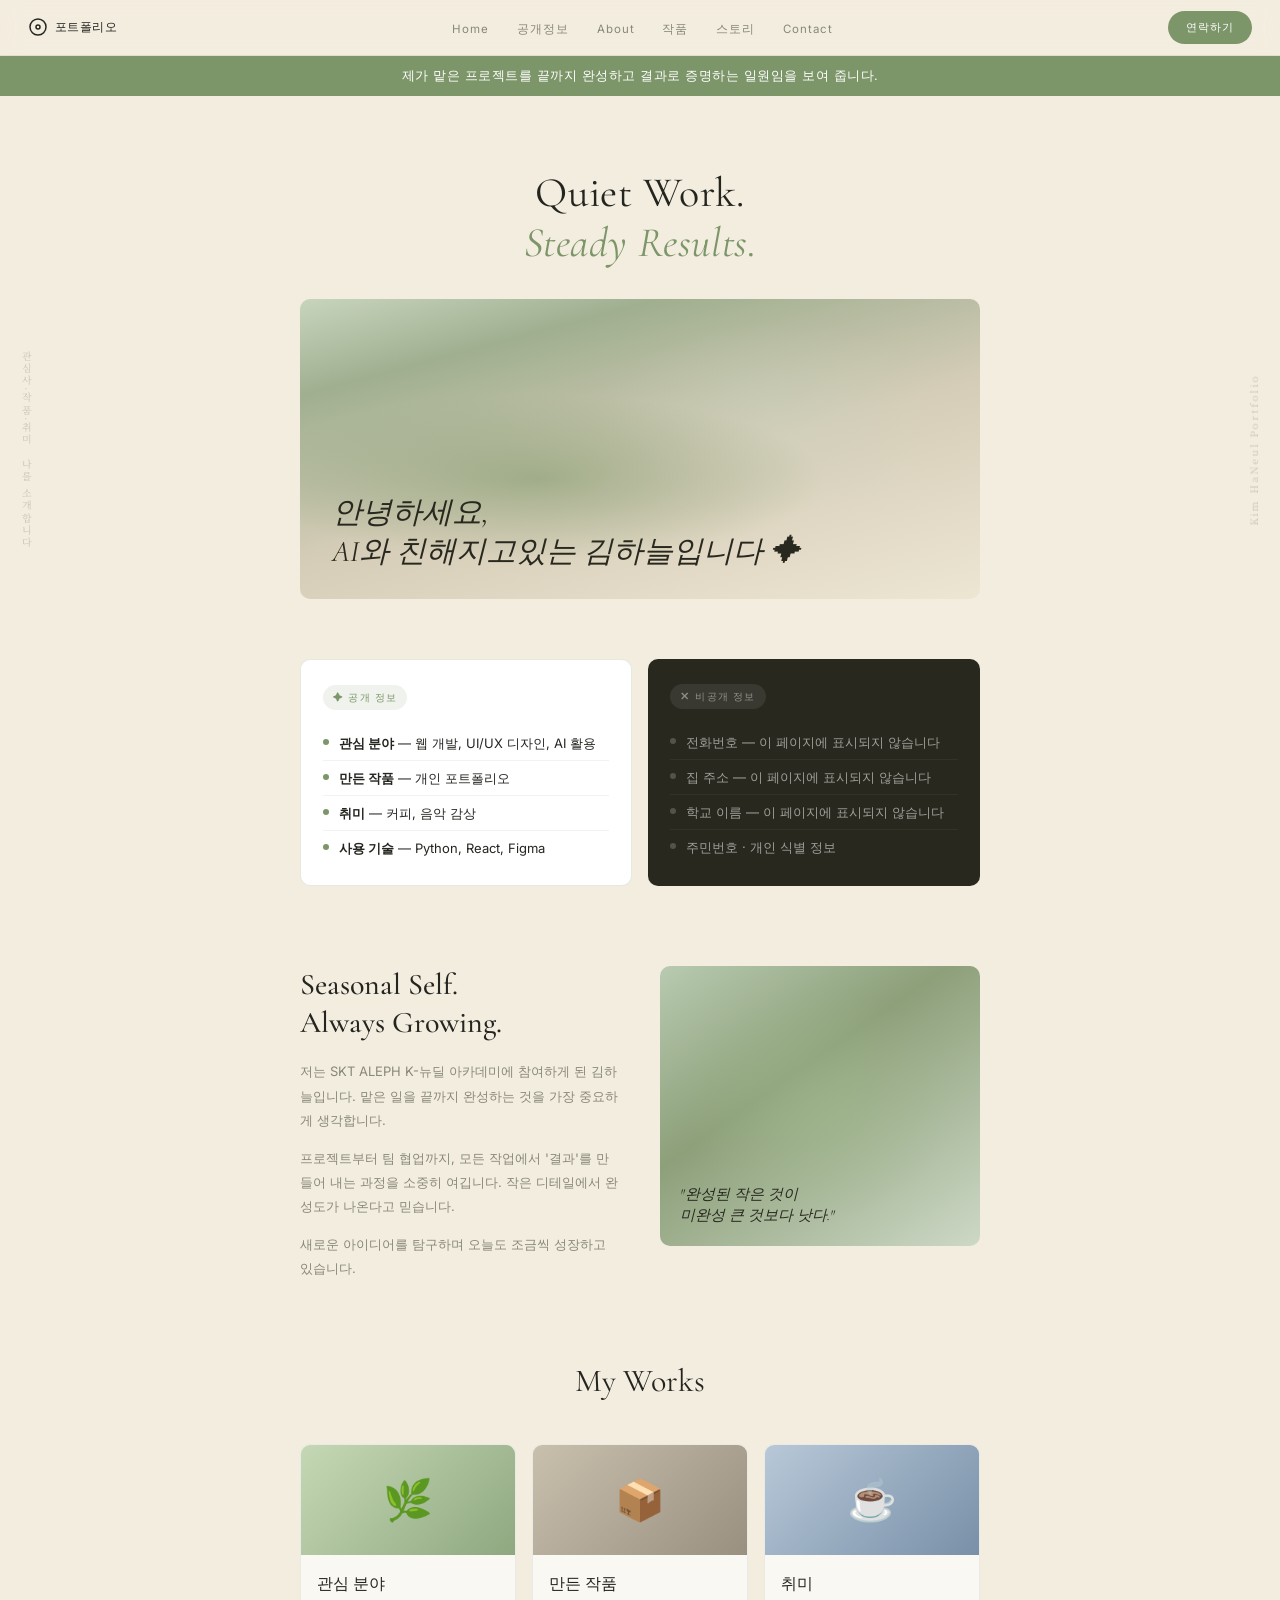
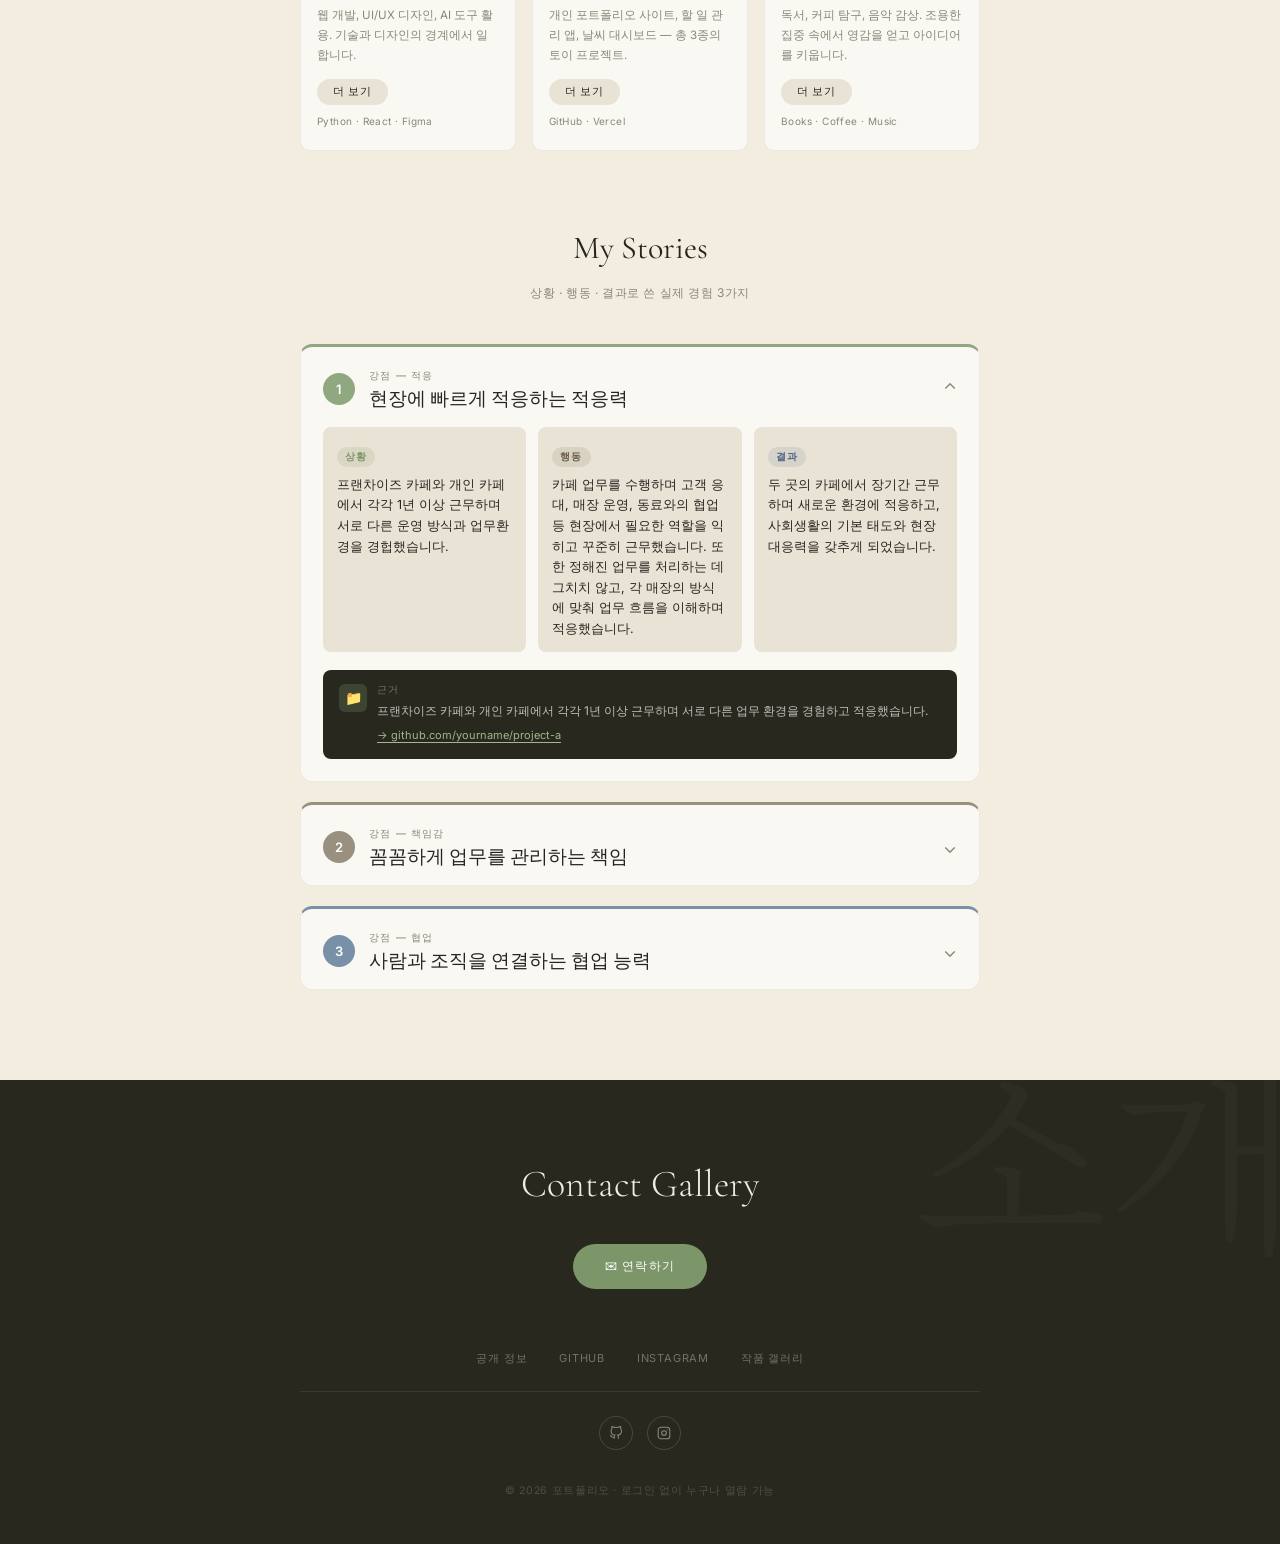
==== index.html @ 46e2899c "Update index.html" ====
<!DOCTYPE html>
<html lang="ko">
<head>
<meta charset="UTF-8" />
<meta name="viewport" content="width=device-width, initial-scale=1.0" />
<title>나의 소개 — 포트폴리오</title>
<link rel="preconnect" href="https://fonts.googleapis.com" />
<link href="https://fonts.googleapis.com/css2?family=Cormorant+Garamond:ital,wght@0,300;0,400;0,500;0,600;1,300;1,400;1,600&family=Inter:wght@300;400;500&family=Noto+Serif+KR:wght@300;400&display=swap" rel="stylesheet" />
<style>
*,*::before,*::after{margin:0;padding:0;box-sizing:border-box}
:root{--cream:#f3ede0;--cream2:#e9e3d5;--charcoal:#28281f;--sage:#7d9669;--sage2:#a0b88c;--text:#252520;--muted:#888878;
--serif:'Cormorant Garamond',Georgia,serif;--sans:'Inter',sans-serif;--jp:'Noto Serif KR',serif}
html{scroll-behavior:smooth;scroll-padding-top:72px}
body{background:var(--cream);color:var(--text);font-family:var(--sans);line-height:1.7;overflow-x:hidden;padding-top:56px}
.wrapper{max-width:680px;margin:0 auto;position:relative}
:focus-visible{outline:2px solid var(--sage);outline-offset:2px}
/* 옆 세로 글씨 */
.vtext{position:fixed;top:50%;transform:translateY(-50%);writing-mode:vertical-rl;font-family:var(--jp);font-size:10px;letter-spacing:.22em;color:var(--muted);opacity:.4;pointer-events:none;user-select:none}
.vtext-left{left:18px;text-orientation:mixed}
.vtext-right{right:18px;transform:translateY(-50%) rotate(180deg)}
/* 메뉴바 */
nav{position:fixed;top:0;left:0;right:0;z-index:999;background:rgba(243,237,224,.92);backdrop-filter:blur(10px);-webkit-backdrop-filter:blur(10px);border-bottom:1px solid rgba(0,0,0,.07);height:56px;display:flex;align-items:center;padding:0 28px}
.nav-logo{display:flex;align-items:center;gap:7px;font-size:12px;font-weight:500;color:var(--text);text-decoration:none;letter-spacing:.04em;flex-shrink:0}
.nav-logo svg{width:20px;height:20px}
.nav-center{flex:1;display:flex;justify-content:center;gap:28px;list-style:none}
.nav-center a{font-size:11.5px;letter-spacing:.08em;color:var(--muted);text-decoration:none;text-transform:capitalize;transition:color .2s}
.nav-center a:hover,.nav-center a.on{color:var(--text)}
.nav-center a.on{position:relative}
.nav-center a.on::after{content:'';position:absolute;bottom:-3px;left:0;right:0;height:1px;background:var(--text)}
.nav-cta{flex-shrink:0;background:var(--sage);color:#fff;font-size:11px;font-weight:500;letter-spacing:.1em;text-transform:uppercase;text-decoration:none;padding:7px 18px;border-radius:999px;transition:background .2s}
.nav-cta:hover{background:var(--sage2)}
/* 목적 배너 */
.purpose-banner{background:var(--sage);color:#fff;text-align:center;padding:10px 24px;font-size:12.5px;letter-spacing:.04em;line-height:1.6}
.purpose-banner strong{font-weight:500}
/* 히어로 */
#hero{padding:72px 24px 60px}
.hero-headline{font-family:var(--serif);font-size:clamp(28px,5.5vw,42px);font-weight:400;line-height:1.18;letter-spacing:.01em;text-align:center;margin-bottom:32px}
.hero-headline em{font-style:italic;color:var(--sage)}
.hero-img{width:100%;height:300px;border-radius:10px;overflow:hidden;position:relative}
.hero-img-inner{width:100%;height:100%;background:radial-gradient(ellipse 60% 40% at 35% 60%,rgba(122,150,104,.55) 0%,transparent 70%),radial-gradient(ellipse 40% 50% at 70% 40%,rgba(200,210,190,.4) 0%,transparent 65%),linear-gradient(165deg,#c8d5be 0%,#a0af90 20%,#d6cdb8 55%,#ede6d3 100%);display:flex;align-items:flex-end;padding:28px 32px}
.hero-img-text{font-family:var(--serif);font-size:clamp(20px,4vw,30px);font-style:italic;color:var(--charcoal);line-height:1.3}
/* 공개/비공개 정보 */
#info{padding:0 24px 60px}
.info-grid{display:grid;grid-template-columns:1fr 1fr;gap:16px}
.info-box{border-radius:10px;padding:22px 22px 20px}
.info-box.public{background:#fff;border:1px solid rgba(125,150,105,.2)}
.info-box.private{background:var(--charcoal)}
.info-box-label{display:inline-flex;align-items:center;gap:6px;font-size:10px;font-weight:500;letter-spacing:.12em;text-transform:uppercase;margin-bottom:16px;padding:4px 10px;border-radius:999px}
.public .info-box-label{background:rgba(125,150,105,.12);color:var(--sage)}
.private .info-box-label{background:rgba(255,255,255,.08);color:rgba(255,255,255,.45)}
.info-list{list-style:none}
.info-list li{display:flex;align-items:flex-start;gap:10px;font-size:13px;padding:6px 0;border-bottom:1px solid rgba(0,0,0,.05)}
.info-list li:last-child{border-bottom:none}
.public .info-list li{color:var(--text)}
.private .info-list li{color:rgba(255,255,255,.55);border-bottom-color:rgba(255,255,255,.05)}
.info-list .dot{width:6px;height:6px;border-radius:50%;margin-top:7px;flex-shrink:0}
.public .dot{background:var(--sage)}
.private .dot{background:rgba(255,255,255,.2)}
/* About */
#about{padding:20px 24px 60px}
.about-grid{display:grid;grid-template-columns:1fr 1fr;gap:40px;align-items:start}
.about-left h2{font-family:var(--serif);font-size:clamp(22px,3.5vw,30px);font-weight:500;margin-bottom:18px;line-height:1.25}
.about-left p{font-size:13px;color:var(--muted);line-height:1.85;margin-bottom:14px}
.about-right{width:100%;height:280px;border-radius:10px;overflow:hidden}
.about-right-inner{width:100%;height:100%;background:radial-gradient(ellipse 60% 60% at 50% 50%,rgba(160,184,140,.5) 0%,transparent 70%),linear-gradient(145deg,#b8cab0 0%,#8da07a 40%,#cdd8c6 100%);display:flex;align-items:flex-end;padding:20px}
.about-right-caption{font-family:var(--serif);font-size:15px;font-style:italic;color:var(--charcoal);line-height:1.4}
/* 작품 */
#skills{padding:0 24px 70px}
.sec-title{font-family:var(--serif);font-size:clamp(22px,4vw,32px);font-weight:400;text-align:center;margin-bottom:36px}
.col3{display:grid;grid-template-columns:repeat(3,1fr);gap:16px}
.item-card{background:#faf8f3;border-radius:10px;border:1px solid rgba(0,0,0,.06);overflow:hidden;display:flex;flex-direction:column;transition:transform .2s,box-shadow .2s}
.item-card:hover{transform:translateY(-3px);box-shadow:0 10px 32px rgba(0,0,0,.09)}
.item-thumb{height:110px;display:flex;align-items:center;justify-content:center;font-size:40px}
.item-thumb-1{background:linear-gradient(135deg,#c5d8b5,#8fa880)}
.item-thumb-2{background:linear-gradient(135deg,#c8bfad,#9a9080)}
.item-thumb-3{background:linear-gradient(135deg,#b8c8d8,#7890a8)}
.item-body{padding:16px 16px 20px;flex:1;display:flex;flex-direction:column}
.item-body h3{font-family:var(--serif);font-size:16px;font-weight:500;margin-bottom:8px}
.item-body p{font-size:11.5px;color:var(--muted);line-height:1.7;flex:1;margin-bottom:14px}
.item-btn{display:inline-block;background:var(--cream2);border:none;border-radius:999px;padding:6px 16px;font-size:10.5px;font-family:var(--sans);font-weight:500;letter-spacing:.07em;text-transform:uppercase;color:var(--text);cursor:pointer;transition:background .2s;align-self:flex-start}
.item-btn:hover{background:var(--sage);color:#fff}
.item-level{font-size:10px;color:var(--muted);margin-top:8px;letter-spacing:.04em}
/* 스토리 */
#stories{padding:0 24px 70px}
#stories .sec-title{margin-bottom:8px}
.sec-sub{text-align:center;font-size:12px;color:var(--muted);letter-spacing:.05em;margin-bottom:40px}
.sar-card{background:#faf8f3;border:1px solid rgba(0,0,0,.06);border-radius:12px;overflow:hidden;margin-bottom:20px}
.sar-card:nth-of-type(1){border-top:3px solid #8fa880}
.sar-card:nth-of-type(2){border-top:3px solid #9a9080}
.sar-card:nth-of-type(3){border-top:3px solid #7890a8}
.sar-header{display:flex;align-items:center;gap:14px;padding:20px 22px 16px;cursor:pointer;user-select:none}
.sar-num{width:32px;height:32px;border-radius:50%;display:flex;align-items:center;justify-content:center;font-size:13px;font-weight:600;flex-shrink:0;color:#fff}
.sar-card:nth-of-type(1) .sar-num{background:#8fa880}
.sar-card:nth-of-type(2) .sar-num{background:#9a9080}
.sar-card:nth-of-type(3) .sar-num{background:#7890a8}
.sar-title-wrap{flex:1}
.sar-label{font-size:10px;font-weight:500;letter-spacing:.12em;text-transform:uppercase;color:var(--muted);margin-bottom:3px}
.sar-title{font-family:var(--serif);font-size:19px;font-weight:500;line-height:1.25}
.sar-toggle{font-size:18px;color:var(--muted);transition:transform .3s;flex-shrink:0}
.sar-card.open .sar-toggle{transform:rotate(180deg)}
.sar-body{display:none;padding:0 22px 22px}
.sar-card.open .sar-body{display:block}
.sar-rows{display:grid;grid-template-columns:repeat(3,1fr);gap:12px;margin-bottom:18px}
.sar-row{background:var(--cream2);border-radius:8px;padding:14px 14px 12px}
.sar-row-tag{display:inline-block;font-size:9.5px;font-weight:600;letter-spacing:.12em;text-transform:uppercase;padding:2px 8px;border-radius:999px;margin-bottom:8px}
.tag-s{background:rgba(125,150,105,.15);color:var(--sage)}
.tag-a{background:rgba(90,80,70,.12);color:#6a5a48}
.tag-r{background:rgba(70,90,120,.12);color:#4a6080}
.sar-row p{font-size:12.5px;color:var(--text);line-height:1.65}
.sar-evidence{display:flex;align-items:flex-start;gap:10px;background:var(--charcoal);border-radius:8px;padding:12px 16px}
.evi-icon{width:28px;height:28px;border-radius:6px;background:rgba(125,150,105,.25);display:flex;align-items:center;justify-content:center;font-size:14px;flex-shrink:0;margin-top:2px}
.evi-text{flex:1}
.evi-label{font-size:9.5px;font-weight:500;letter-spacing:.12em;text-transform:uppercase;color:rgba(255,255,255,.35);margin-bottom:3px}
.evi-desc{font-size:12px;color:rgba(255,255,255,.7);line-height:1.6}
.evi-link{display:inline-block;margin-top:6px;font-size:11px;color:var(--sage2);text-decoration:underline;text-underline-offset:3px}
/* 푸터 */
#footer{background:var(--charcoal);padding:72px 32px 44px;position:relative;overflow:hidden}
#footer::before{content:'소개';font-family:var(--jp);font-size:200px;font-weight:300;color:rgba(255,255,255,.025);position:absolute;top:-30px;right:-20px;line-height:1;pointer-events:none}
.footer-inner{max-width:680px;margin:0 auto;text-align:center;position:relative;z-index:1}
.footer-inner h2{font-family:var(--serif);font-size:clamp(26px,4vw,38px);font-weight:300;color:#f0ebe0;margin-bottom:28px}
.footer-cta{display:inline-block;background:var(--sage);color:#fff;font-size:12px;font-weight:500;letter-spacing:.1em;text-transform:uppercase;text-decoration:none;padding:12px 32px;border-radius:999px;margin-bottom:60px;transition:background .2s,transform .15s}
.footer-cta:hover{background:var(--sage2);transform:translateY(-2px)}
.footer-nav{display:flex;justify-content:center;gap:32px;flex-wrap:wrap;padding-bottom:24px;border-bottom:1px solid rgba(255,255,255,.08);margin-bottom:24px}
.footer-nav a{font-size:11px;color:rgba(255,255,255,.35);text-decoration:none;letter-spacing:.07em;text-transform:uppercase;transition:color .2s}
.footer-nav a:hover{color:rgba(255,255,255,.7)}
.footer-socials{display:flex;justify-content:center;gap:14px;margin-bottom:32px}
.soc{width:34px;height:34px;border:1px solid rgba(255,255,255,.15);border-radius:50%;display:flex;align-items:center;justify-content:center;color:rgba(255,255,255,.45);text-decoration:none;transition:border-color .2s,color .2s}
.soc:hover{border-color:var(--sage);color:var(--sage2)}
.footer-copy{font-size:10.5px;color:rgba(255,255,255,.18);letter-spacing:.06em}
/* 반응형 */
@media (max-width:820px){.vtext{display:none}}
@media (max-width:640px){
.nav-center{display:none}
.about-grid,.info-grid,.col3,.sar-rows{grid-template-columns:1fr}
.about-right{height:200px}
}
@media (prefers-reduced-motion:reduce){html{scroll-behavior:auto}.item-card,.footer-cta,.sar-toggle{transition:none}}
</style>
</head>
<body>

<div class="vtext vtext-left">관심사·작품·취미　나를 소개합니다</div>
<div class="vtext vtext-right">Kim HaNeul Portfolio</div>

<nav>
  <a class="nav-logo" href="#hero">
    <svg viewBox="0 0 20 20" fill="none" stroke="currentColor" stroke-width="1.5"><circle cx="10" cy="10" r="8"/><circle cx="10" cy="10" r="2"/></svg>
    포트폴리오
  </a>
  <ul class="nav-center">
    <li><a href="#hero" class="on">Home</a></li>
    <li><a href="#info">공개정보</a></li>
    <li><a href="#about">About</a></li>
    <li><a href="#skills">작품</a></li>
    <li><a href="#stories">스토리</a></li>
    <li><a href="#footer">Contact</a></li>
  </ul>
  <a class="nav-cta" href="#footer">연락하기</a>
</nav>

<div class="purpose-banner">
  
  제가 맡은 프로젝트를 끝까지 완성하고 결과로 증명하는 일원임을 보여 줍니다.
</div>

<section id="hero">
  <div class="wrapper">
    <h1 class="hero-headline">Quiet Work.<br><em>Steady Results.</em></h1>
    <div class="hero-img">
      <div class="hero-img-inner">
        <div class="hero-img-text">안녕하세요,<br>AI와 친해지고있는 김하늘입니다 ✦</div>
      </div>
    </div>
  </div>
</section>

<section id="info">
  <div class="wrapper">
    <div class="info-grid">
      <div class="info-box public">
        <div class="info-box-label">✦ 공개 정보</div>
        <ul class="info-list">
          <li><span class="dot"></span><span><strong>관심 분야</strong> — 웹 개발, UI/UX 디자인, AI 활용</span></li>
          <li><span class="dot"></span><span><strong>만든 작품</strong> — 개인 포트폴리오</span></li>
          <li><span class="dot"></span><span><strong>취미</strong> — 커피, 음악 감상</span></li>
          <li><span class="dot"></span><span><strong>사용 기술</strong> — Python, React, Figma</span></li>
        </ul>
      </div>
      <div class="info-box private">
        <div class="info-box-label">✕ 비공개 정보</div>
        <ul class="info-list">
          <li><span class="dot"></span><span>전화번호 — 이 페이지에 표시되지 않습니다</span></li>
          <li><span class="dot"></span><span>집 주소 — 이 페이지에 표시되지 않습니다</span></li>
          <li><span class="dot"></span><span>학교 이름 — 이 페이지에 표시되지 않습니다</span></li>
          <li><span class="dot"></span><span>주민번호 · 개인 식별 정보</span></li>
        </ul>
      </div>
    </div>
  </div>
</section>

<section id="about">
  <div class="wrapper">
    <div class="about-grid">
      <div class="about-left">
        <h2>Seasonal Self.<br>Always Growing.</h2>
        <p>저는 SKT ALEPH K-뉴딜 아카데미에 참여하게 된 김하늘입니다. 맡은 일을 끝까지 완성하는 것을 가장 중요하게 생각합니다.</p>
        <p>프로젝트부터 팀 협업까지, 모든 작업에서 '결과'를 만들어 내는 과정을 소중히 여깁니다. 작은 디테일에서 완성도가 나온다고 믿습니다.</p>
        <p>새로운 아이디어를 탐구하며 오늘도 조금씩 성장하고 있습니다.</p>
      </div>
      <div class="about-right">
        <div class="about-right-inner">
          <div class="about-right-caption">"완성된 작은 것이<br>미완성 큰 것보다 낫다."</div>
        </div>
      </div>
    </div>
  </div>
</section>

<section id="skills">
  <div class="wrapper">
    <h2 class="sec-title">My Works</h2>
    <div class="col3">
      <div class="item-card">
        <div class="item-thumb item-thumb-1">🌿</div>
        <div class="item-body">
          <h3>관심 분야</h3>
          <p>웹 개발, UI/UX 디자인, AI 도구 활용. 기술과 디자인의 경계에서 일합니다.</p>
          <button class="item-btn">더 보기</button>
          <div class="item-level">Python · React · Figma</div>
        </div>
      </div>
      <div class="item-card">
        <div class="item-thumb item-thumb-2">📦</div>
        <div class="item-body">
          <h3>만든 작품</h3>
          <p>개인 포트폴리오 사이트, 할 일 관리 앱, 날씨 대시보드 — 총 3종의 토이 프로젝트.</p>
          <button class="item-btn">더 보기</button>
          <div class="item-level">GitHub · Vercel</div>
        </div>
      </div>
      <div class="item-card">
        <div class="item-thumb item-thumb-3">☕</div>
        <div class="item-body">
          <h3>취미</h3>
          <p>독서, 커피 탐구, 음악 감상. 조용한 집중 속에서 영감을 얻고 아이디어를 키웁니다.</p>
          <button class="item-btn">더 보기</button>
          <div class="item-level">Books · Coffee · Music</div>
        </div>
      </div>
    </div>
  </div>
</section>

<section id="stories">
  <div class="wrapper">
    <h2 class="sec-title">My Stories</h2>
    <p class="sec-sub">상황 · 행동 · 결과로 쓴 실제 경험 3가지</p>

    <div class="sar-card open">
      <div class="sar-header" role="button" tabindex="0" aria-expanded="true">
        <div class="sar-num">1</div>
        <div class="sar-title-wrap">
          <div class="sar-label">강점 — 적응</div>
          <div class="sar-title">현장에 빠르게 적응하는 적응력</div>
        </div>
        <div class="sar-toggle">⌄</div>
      </div>
      <div class="sar-body">
        <div class="sar-rows">
          <div class="sar-row"><span class="sar-row-tag tag-s">상황</span><p>프랜차이즈 카페와 개인 카페에서 각각 1년 이상 근무하며 서로 다른 운영 방식과 업무환경을 경헙했습니다.</p></div>
          <div class="sar-row"><span class="sar-row-tag tag-a">행동</span><p>카페 업무를 수행하며 고객 응대, 매장 운영, 동료와의 협업 등 현장에서 필요한 역할을 익히고 꾸준히 근무했습니다. 또한 정해진 업무를 처리하는 데 그치치 않고, 각 매장의 방식에 맞춰 업무 흐름을 이해하며 적응했습니다.</p></div>
          <div class="sar-row"><span class="sar-row-tag tag-r">결과</span><p>두 곳의 카페에서 장기간 근무하며 새로운 환경에 적응하고, 사회생활의 기본 태도와 현장 대응력을 갖추게 되었습니다.</p></div>
        </div>
        <div class="sar-evidence">
          <div class="evi-icon">📁</div>
          <div class="evi-text">
            <div class="evi-label">근거</div>
            <div class="evi-desc">프랜차이즈 카페와 개인 카페에서 각각 1년 이상 근무하며 서로 다른 업무 환경을 경험하고 적응했습니다.</div>
            <a class="evi-link" href="https://github.com" target="_blank" rel="noopener">→ github.com/yourname/project-a</a>
          </div>
        </div>
      </div>
    </div>

    <div class="sar-card">
      <div class="sar-header" role="button" tabindex="0" aria-expanded="false">
        <div class="sar-num">2</div>
        <div class="sar-title-wrap">
          <div class="sar-label">강점 — 책임감</div>
          <div class="sar-title">꼼꼼하게 업무를 관리하는 책임</div>
        </div>
        <div class="sar-toggle">⌄</div>
      </div>
      <div class="sar-body">
        <div class="sar-rows">
          <div class="sar-row"><span class="sar-row-tag tag-s">상황</span><p>간호학과 조교로 1년 동안 문서 작업과 전반적인 행정 업무, 학과 예산 관리 업무를 담당했습니다.</p></div>
          <div class="sar-row"><span class="sar-row-tag tag-a">행동</span><p>학과 운영에 필요한 문서를 작성하고 행정 업무를 처리했으며, 예산 내역을 관리하고 관련 업무를 일정에 맞춰 진행했습니다. 여러 업무를 동시에 맡은 상황에서도 각 업무의 내용과 절차를 확인하며 누락 없이 처리하려고 노력했습니다.</p></div>
          <div class="sar-row"><span class="sar-row-tag tag-r">결과</span><p>문서와 행정업무뿐 아니라 예산 관리까지 경험하며, 정확성과 책임감이 필요한 업무를 체계적으로 수행하는 역량을 쌓았습니다.</p></div>
        </div>
        <div class="sar-evidence">
          <div class="evi-icon">🖼️</div>
          <div class="evi-text">
            <div class="evi-label">근거</div>
            <div class="evi-desc">간호학과 조교로 1년 동안 문서 작업, 행정 업무, 학과 예산 관리를 맡았습니다.</div>
            <a class="evi-link" href="https://figma.com" target="_blank" rel="noopener">→ figma.com/file/yourfile (예시 링크)</a>
          </div>
        </div>
      </div>
    </div>

    <div class="sar-card">
      <div class="sar-header" role="button" tabindex="0" aria-expanded="false">
        <div class="sar-num">3</div>
        <div class="sar-title-wrap">
          <div class="sar-label">강점 — 협업</div>
          <div class="sar-title">사람과 조직을 연결하는 협업 능력</div>
        </div>
        <div class="sar-toggle">⌄</div>
      </div>
      <div class="sar-body">
        <div class="sar-rows">
          <div class="sar-row"><span class="sar-row-tag tag-s">상황</span><p>아르바이트를 하며 고객을 직접 응대했고, 학과 조교로 근무하며 교수진, 학생, 행정부서 사이를 이어주고 관련된 업무를 지원했습니다.</p></div>
          <div class="sar-row"><span class="sar-row-tag tag-a">행동</span><p>상대방의 요청과 상황을 파악한 뒤 필요한 업무를 안내하고 처리했습니다. 또한 학과 행사를 계획, 관리하며 일정과 준비 사항을 안내하고, 여러 관계자와 소통하며 행사가 원활하게 진행되도록 지원했습니다.</p></div>
          <div class="sar-row"><span class="sar-row-tag tag-r">결과</span><p>다양한 사람들과 협업하는 과정에서 상황에 맞게 소통하고, 조직의 공동 업무를 안정적으로 지원하는 능력을 기를 수 있었습니다.</p></div>
        </div>
        <div class="sar-evidence">
          <div class="evi-icon">📊</div>
          <div class="evi-text">
            <div class="evi-label">근거</div>
            <div class="evi-desc">고객을 응대하고, 학과 행사 관리 과정에서 등 여러 구성원과 소통했습니다.</div>
            <a class="evi-link" href="https://github.com" target="_blank" rel="noopener">→ github.com/yourname/weather-app (예시 링크)</a>
          </div>
        </div>
      </div>
    </div>
  </div>
</section>

<footer id="footer">
  <div class="footer-inner">
    <h2>Contact Gallery</h2>
    <a class="footer-cta" href="mailto:hello@example.com">✉ 연락하기</a>
    <div class="footer-nav">
      <a href="#info">공개 정보</a>
      <a href="#">GitHub</a>
      <a href="#">Instagram</a>
      <a href="#">작품 갤러리</a>
    </div>
    <div class="footer-socials">
      <a class="soc" href="#" title="GitHub" aria-label="GitHub">
        <svg width="14" height="14" viewBox="0 0 24 24" fill="none" stroke="currentColor" stroke-width="1.8"><path d="M9 19c-5 1.5-5-2.5-7-3m14 6v-3.87a3.37 3.37 0 0 0-.94-2.61c3.14-.35 6.44-1.54 6.44-7A5.44 5.44 0 0 0 20 4.77 5.07 5.07 0 0 0 19.91 1S18.73.65 16 2.48a13.38 13.38 0 0 0-7 0C6.27.65 5.09 1 5.09 1A5.07 5.07 0 0 0 5 4.77a5.44 5.44 0 0 0-1.5 3.78c0 5.42 3.3 6.61 6.44 7A3.37 3.37 0 0 0 9 18.13V22"/></svg>
      </a>
      <a class="soc" href="#" title="Instagram" aria-label="Instagram">
        <svg width="14" height="14" viewBox="0 0 24 24" fill="none" stroke="currentColor" stroke-width="1.8"><rect x="2" y="2" width="20" height="20" rx="5" ry="5"/><circle cx="12" cy="12" r="4"/><circle cx="17.5" cy="6.5" r="1" fill="currentColor" stroke="none"/></svg>
      </a>
    </div>
    <p class="footer-copy">© 2026 포트폴리오 · 로그인 없이 누구나 열람 가능</p>
  </div>
</footer>

<script>
  /* 스크롤 위치에 맞춰 메뉴 강조 */
  const secs = [...document.querySelectorAll('section[id], footer[id]')];
  const links = document.querySelectorAll('.nav-center a');
  window.addEventListener('scroll', () => {
    let cur = '';
    secs.forEach(s => { if (window.scrollY + 90 >= s.offsetTop) cur = s.id; });
    links.forEach(a => a.classList.toggle('on', a.getAttribute('href') === '#' + cur));
  });

  /* 스토리 아코디언 (마우스·키보드 모두 지원) */
  document.querySelectorAll('.sar-header').forEach(h => {
    const toggle = () => {
      const open = h.closest('.sar-card').classList.toggle('open');
      h.setAttribute('aria-expanded', open);
    };
    h.addEventListener('click', toggle);
    h.addEventListener('keydown', e => {
      if (e.key === 'Enter' || e.key === ' ') { e.preventDefault(); toggle(); }
    });
  });

  /* 카드 버튼 (임시 동작) */
  document.querySelectorAll('.item-btn').forEach(btn => {
    btn.addEventListener('click', () => alert('여기에 상세 내용이나 링크를 추가하세요 🌿'));
  });
</script>
</body>
</html>
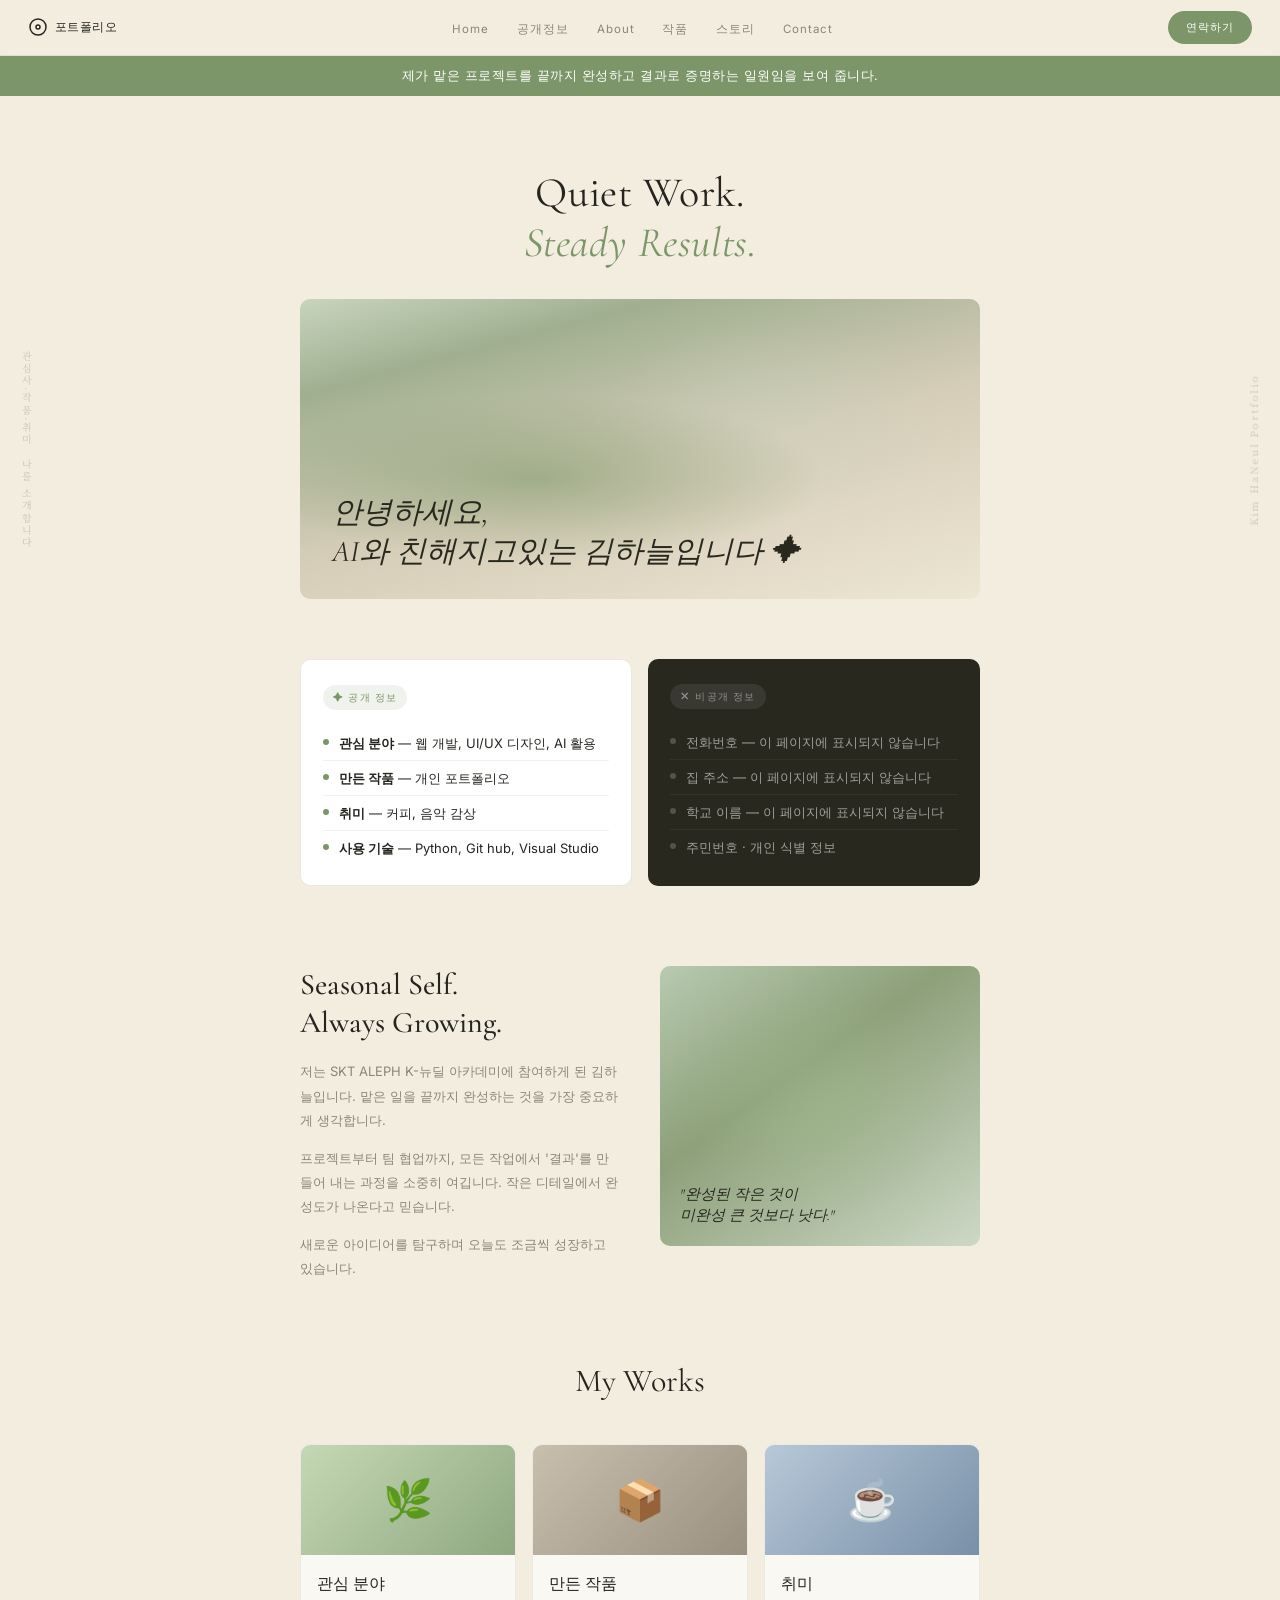
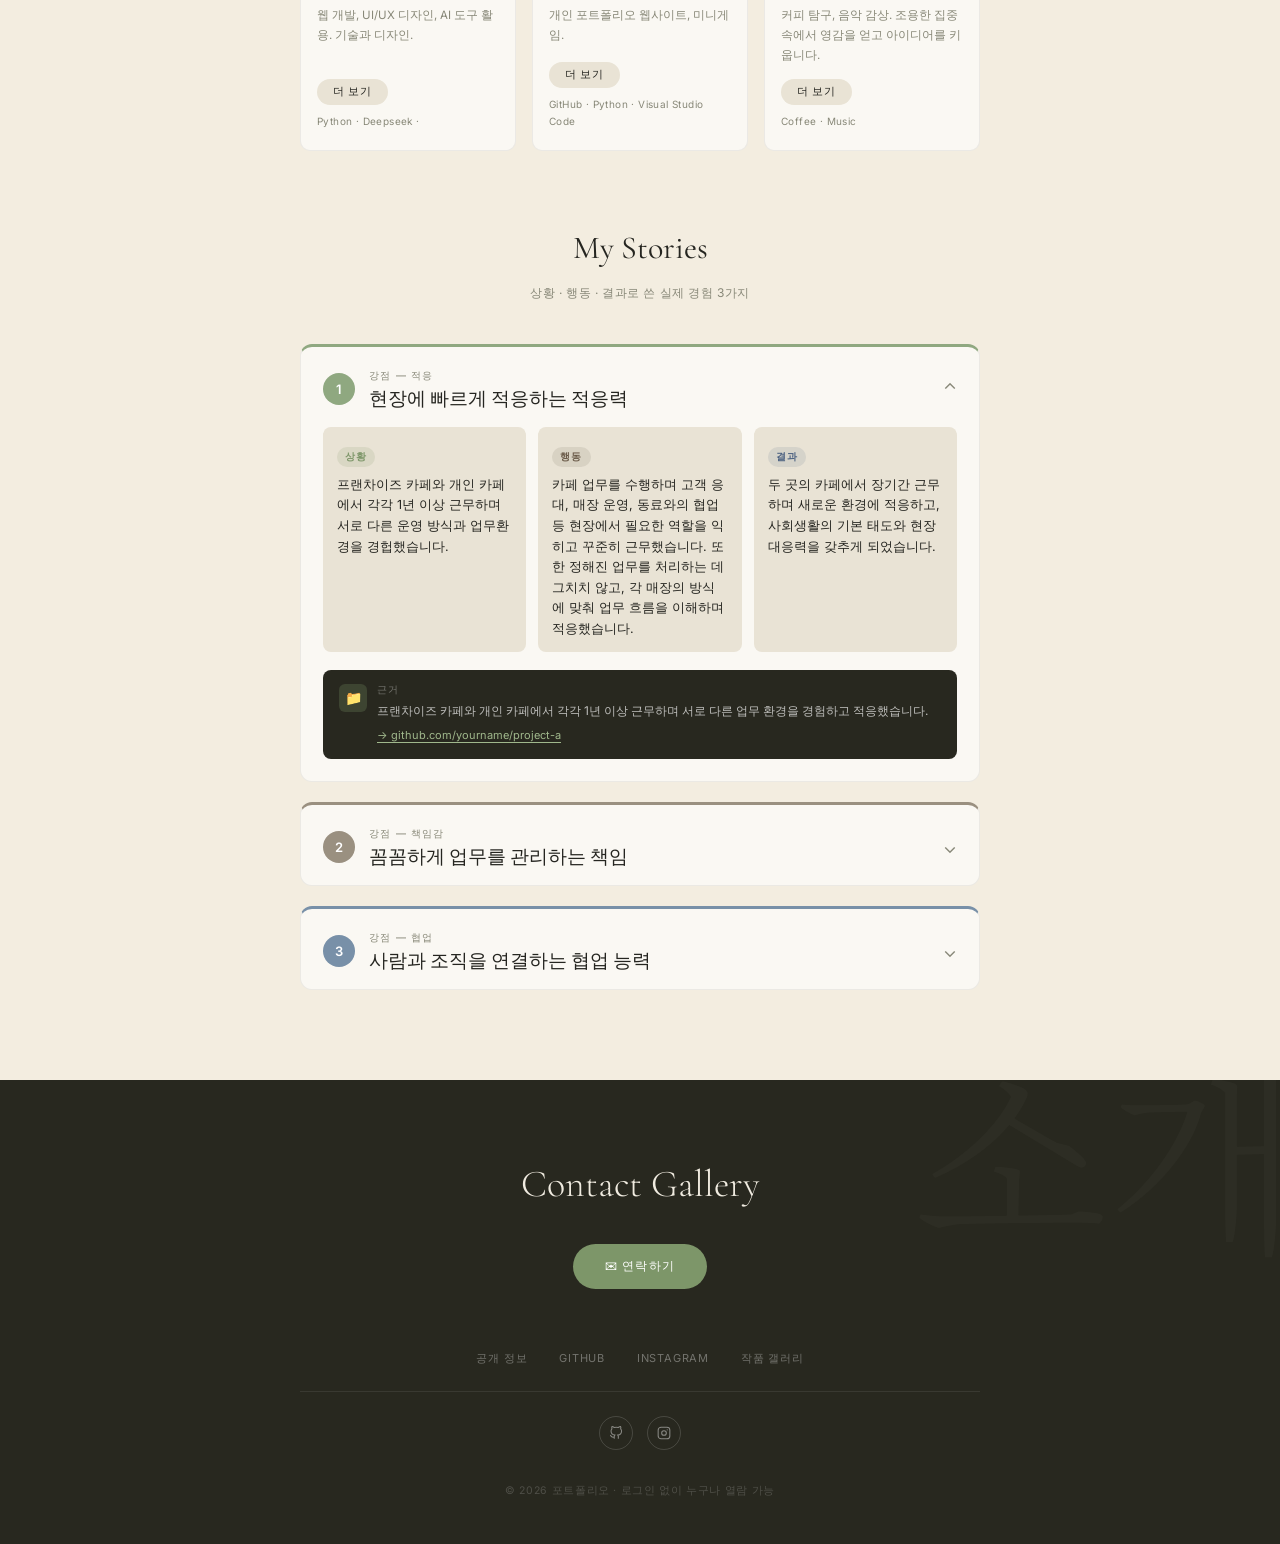
==== commit a4f8bbb8: "Update index.html" ====
--- a/index.html
+++ b/index.html
@@ -183,7 +183,7 @@
           <li><span class="dot"></span><span><strong>관심 분야</strong> — 웹 개발, UI/UX 디자인, AI 활용</span></li>
           <li><span class="dot"></span><span><strong>만든 작품</strong> — 개인 포트폴리오</span></li>
           <li><span class="dot"></span><span><strong>취미</strong> — 커피, 음악 감상</span></li>
-          <li><span class="dot"></span><span><strong>사용 기술</strong> — Python, React, Figma</span></li>
+          <li><span class="dot"></span><span><strong>사용 기술</strong> — Python, Git hub, Visual Studio</span></li>
         </ul>
       </div>
       <div class="info-box private">
@@ -225,27 +225,27 @@
         <div class="item-thumb item-thumb-1">🌿</div>
         <div class="item-body">
           <h3>관심 분야</h3>
-          <p>웹 개발, UI/UX 디자인, AI 도구 활용. 기술과 디자인의 경계에서 일합니다.</p>
+          <p>웹 개발, UI/UX 디자인, AI 도구 활용. 기술과 디자인.</p>
           <button class="item-btn">더 보기</button>
-          <div class="item-level">Python · React · Figma</div>
+          <div class="item-level">Python · Deepseek · </div>
         </div>
       </div>
       <div class="item-card">
         <div class="item-thumb item-thumb-2">📦</div>
         <div class="item-body">
           <h3>만든 작품</h3>
-          <p>개인 포트폴리오 사이트, 할 일 관리 앱, 날씨 대시보드 — 총 3종의 토이 프로젝트.</p>
+          <p>개인 포트폴리오 웹사이트, 미니게임.</p>
           <button class="item-btn">더 보기</button>
-          <div class="item-level">GitHub · Vercel</div>
+          <div class="item-level">GitHub · Python · Visual Studio Code</div>
         </div>
       </div>
       <div class="item-card">
         <div class="item-thumb item-thumb-3">☕</div>
         <div class="item-body">
           <h3>취미</h3>
-          <p>독서, 커피 탐구, 음악 감상. 조용한 집중 속에서 영감을 얻고 아이디어를 키웁니다.</p>
+          <p>커피 탐구, 음악 감상. 조용한 집중 속에서 영감을 얻고 아이디어를 키웁니다.</p>
           <button class="item-btn">더 보기</button>
-          <div class="item-level">Books · Coffee · Music</div>
+          <div class="item-level">Coffee · Music</div>
         </div>
       </div>
     </div>
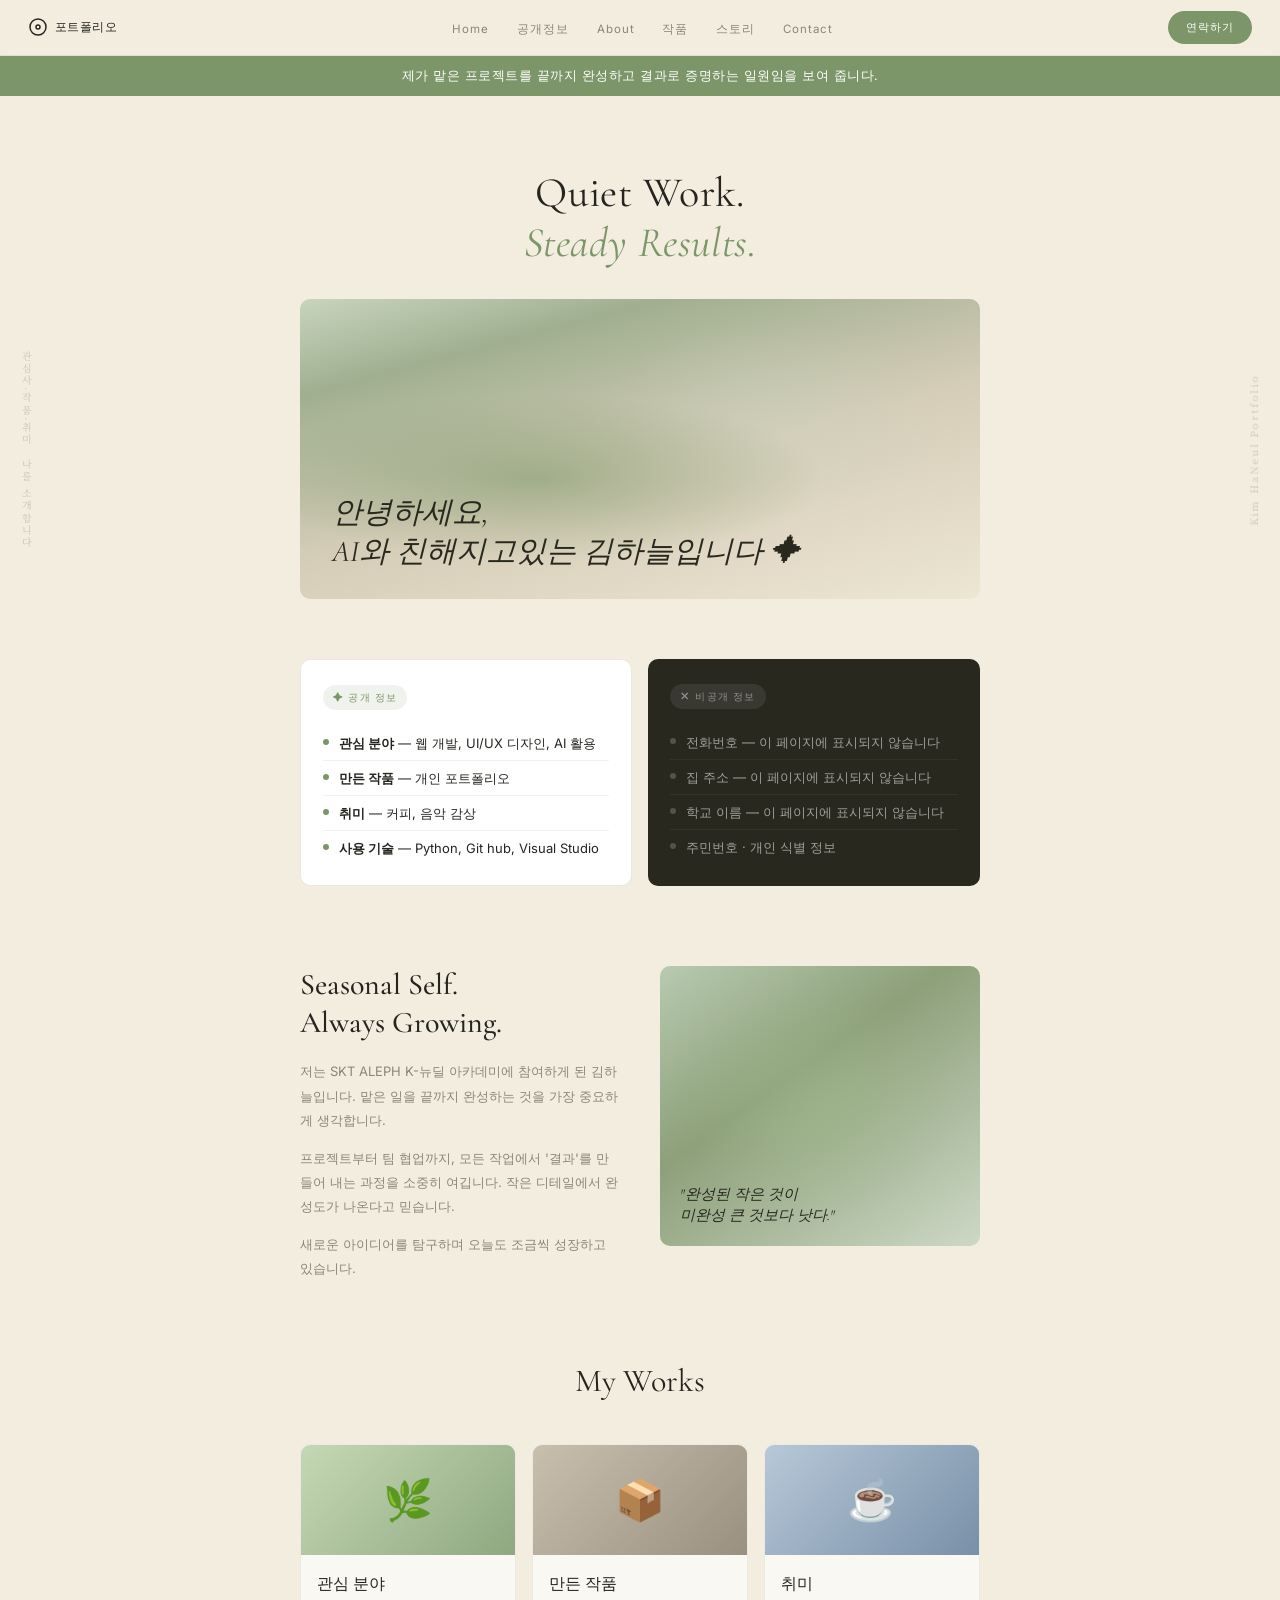
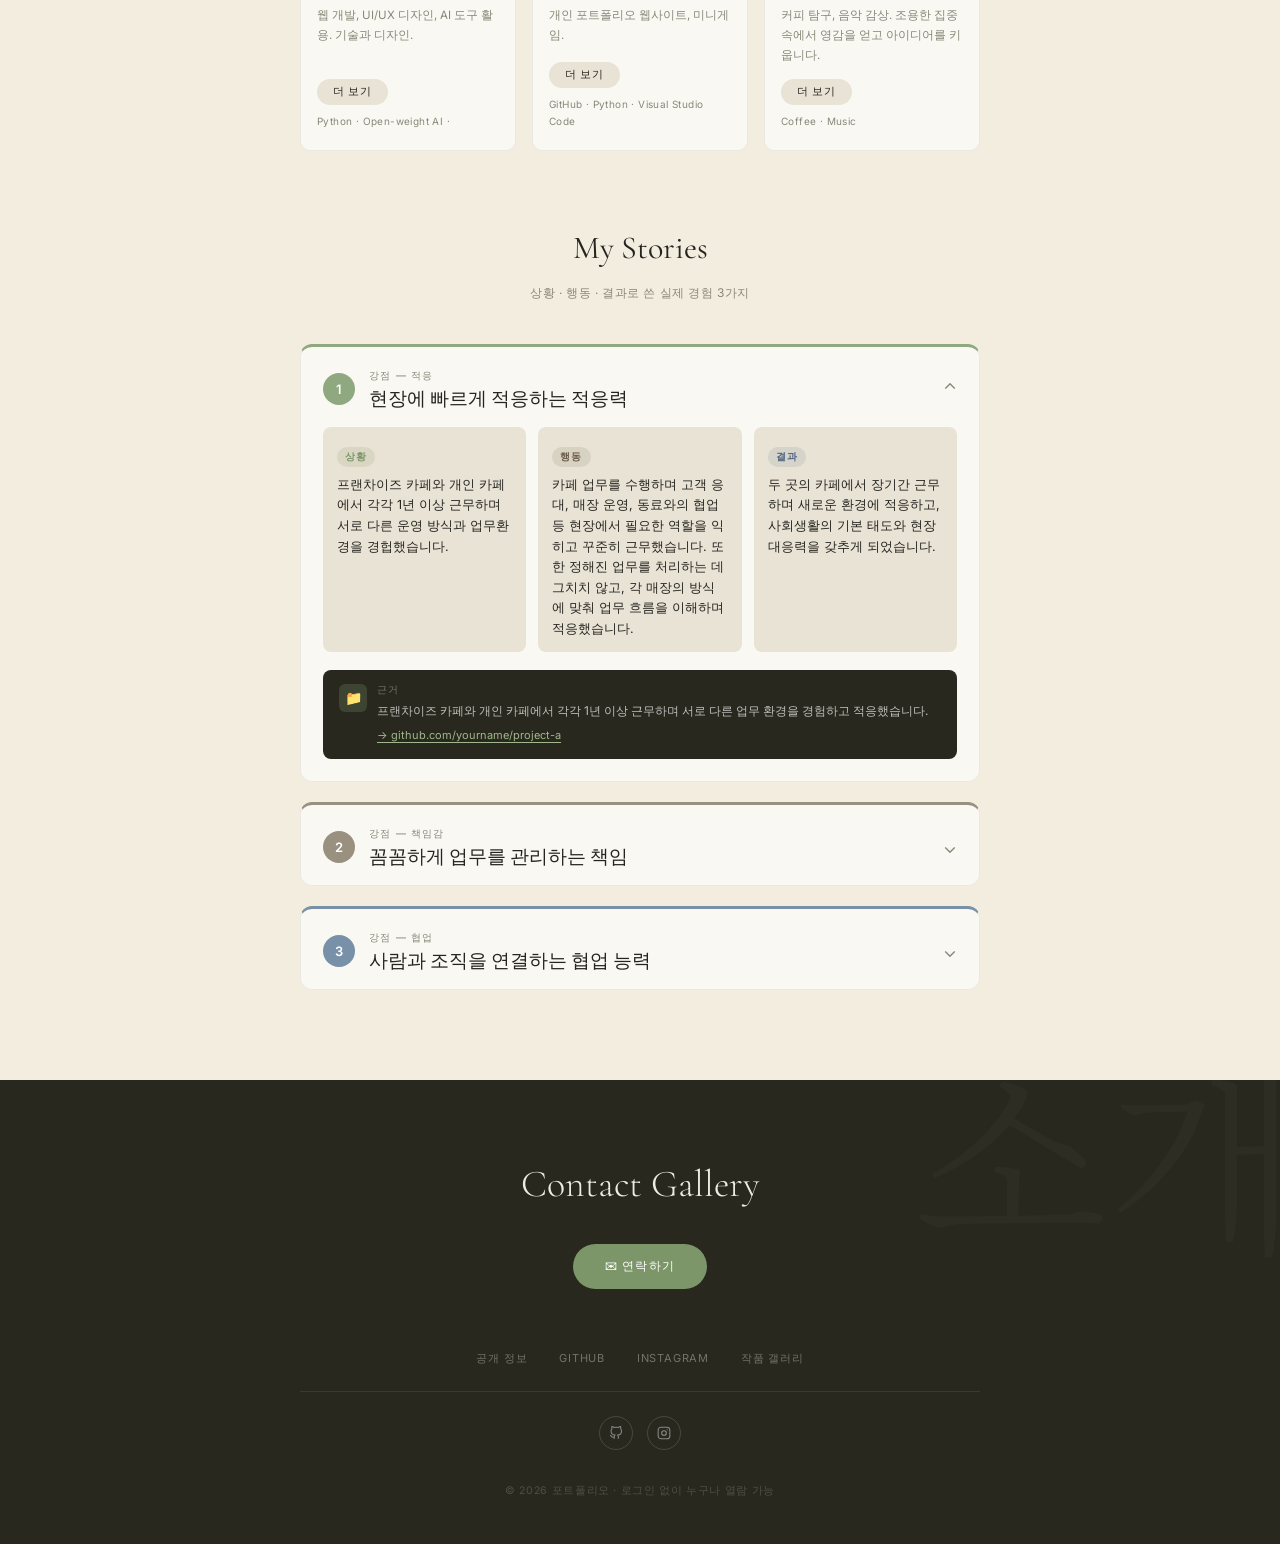
==== commit 81758b40: "Update index.html" ====
--- a/index.html
+++ b/index.html
@@ -227,7 +227,7 @@
           <h3>관심 분야</h3>
           <p>웹 개발, UI/UX 디자인, AI 도구 활용. 기술과 디자인.</p>
           <button class="item-btn">더 보기</button>
-          <div class="item-level">Python · Deepseek · </div>
+          <div class="item-level">Python · Open-weight AI · </div>
         </div>
       </div>
       <div class="item-card">
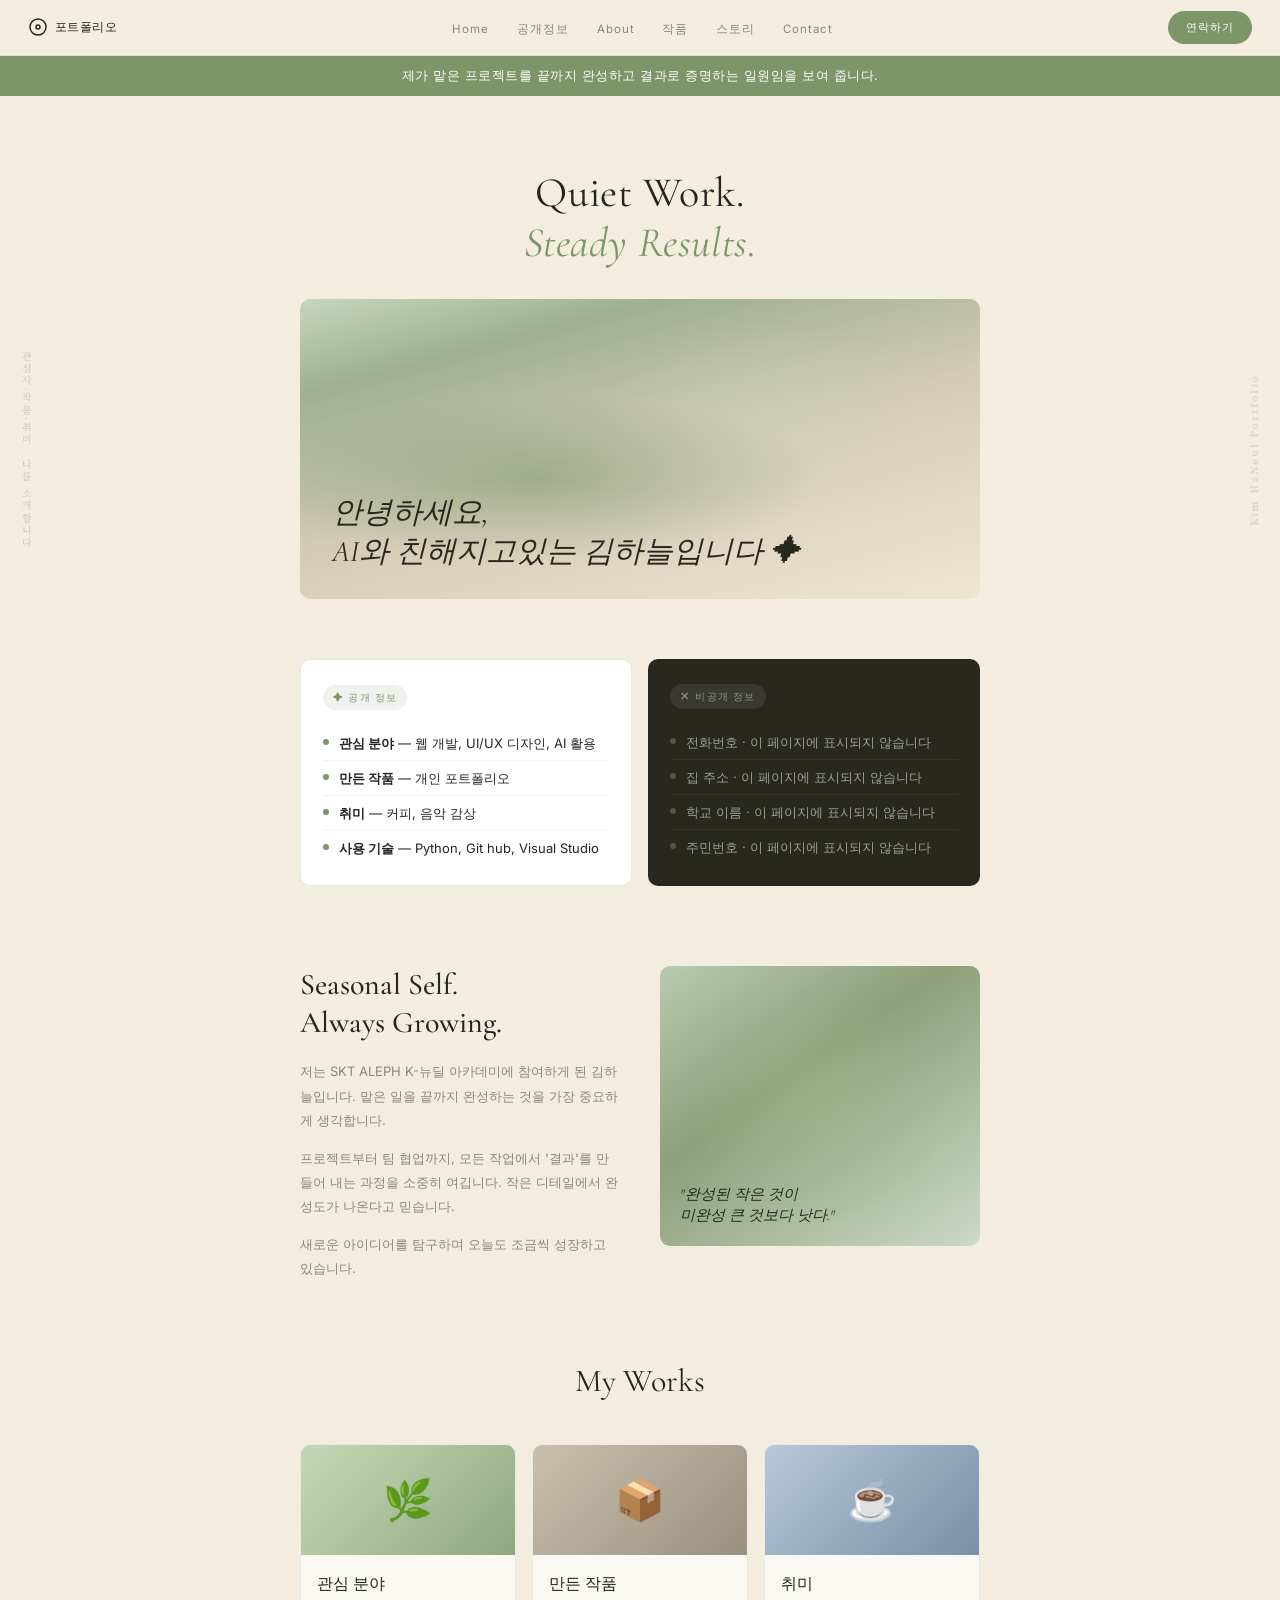
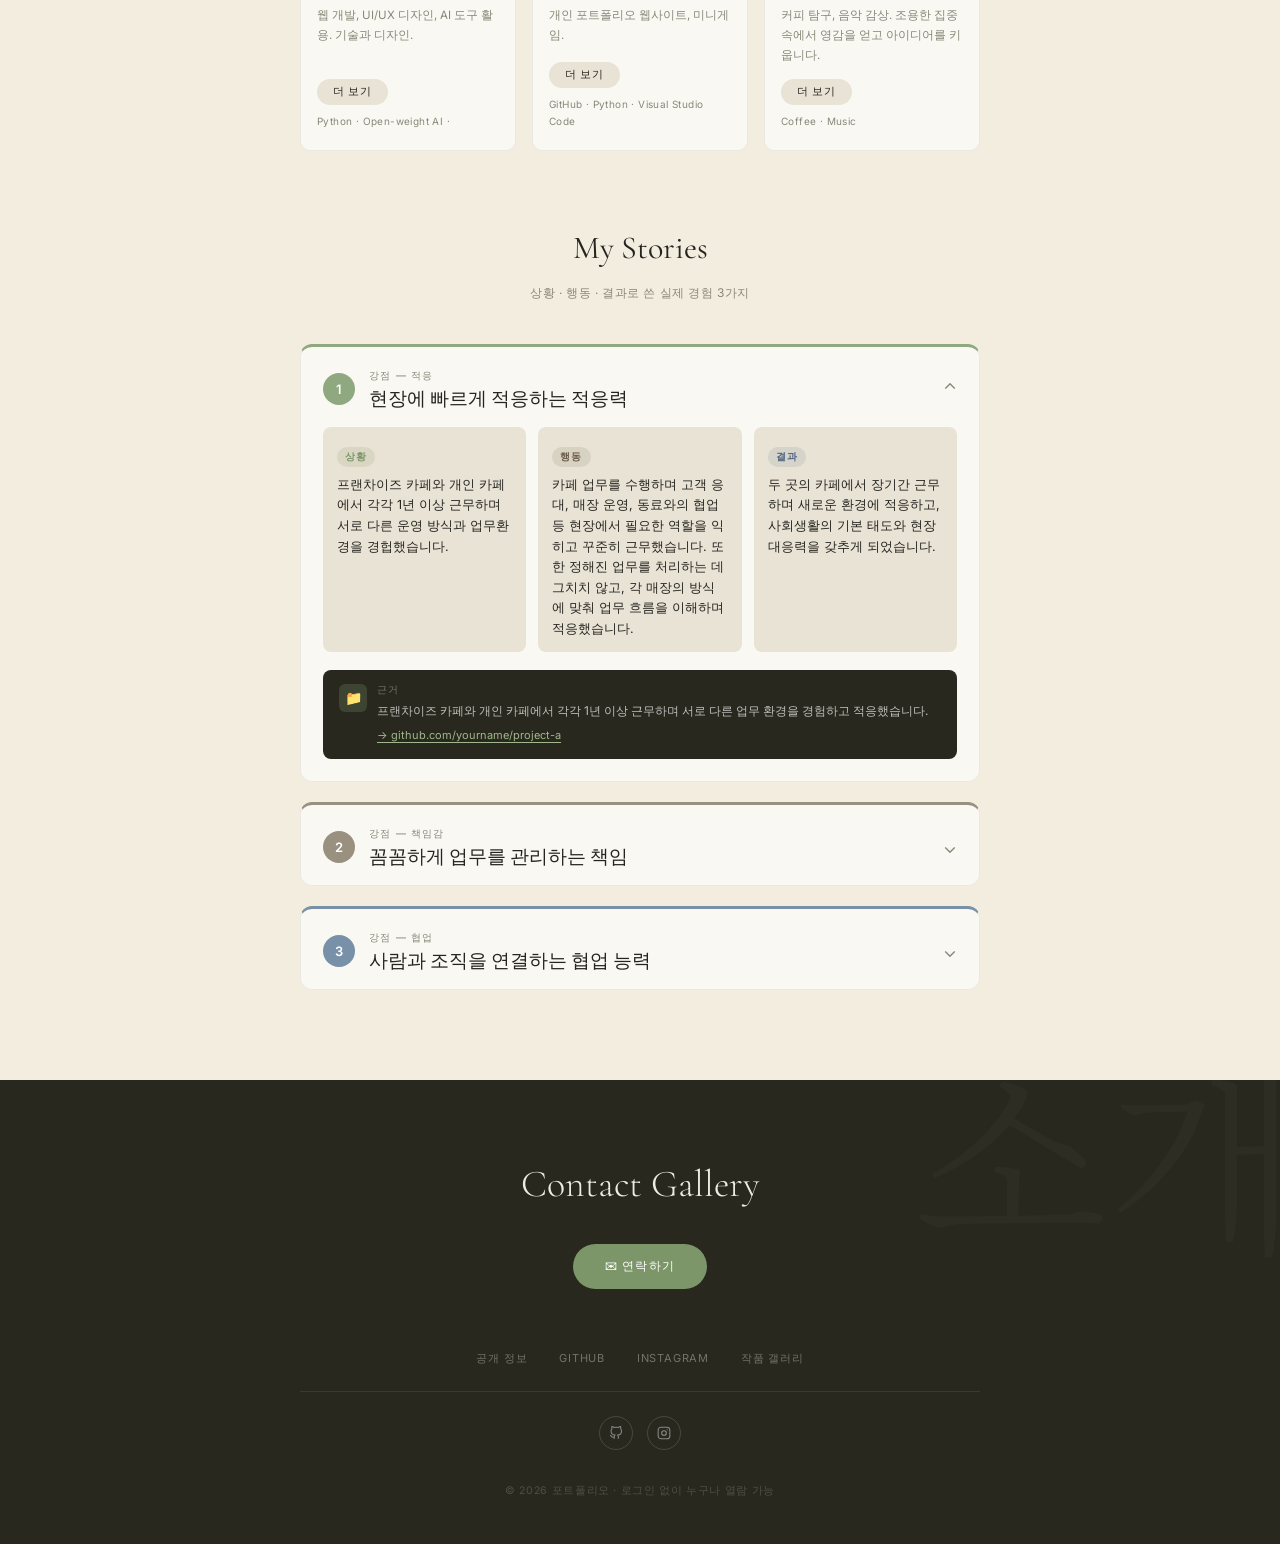
==== commit 276a5c98: "Update index.html" ====
--- a/index.html
+++ b/index.html
@@ -189,10 +189,10 @@
       <div class="info-box private">
         <div class="info-box-label">✕ 비공개 정보</div>
         <ul class="info-list">
-          <li><span class="dot"></span><span>전화번호 — 이 페이지에 표시되지 않습니다</span></li>
-          <li><span class="dot"></span><span>집 주소 — 이 페이지에 표시되지 않습니다</span></li>
-          <li><span class="dot"></span><span>학교 이름 — 이 페이지에 표시되지 않습니다</span></li>
-          <li><span class="dot"></span><span>주민번호 · 개인 식별 정보</span></li>
+          <li><span class="dot"></span><span>전화번호 · 이 페이지에 표시되지 않습니다</span></li>
+          <li><span class="dot"></span><span>집 주소 · 이 페이지에 표시되지 않습니다</span></li>
+          <li><span class="dot"></span><span>학교 이름 · 이 페이지에 표시되지 않습니다</span></li>
+          <li><span class="dot"></span><span>주민번호 · 이 페이지에 표시되지 않습니다</span></li>
         </ul>
       </div>
     </div>
@@ -303,7 +303,7 @@
           <div class="evi-text">
             <div class="evi-label">근거</div>
             <div class="evi-desc">간호학과 조교로 1년 동안 문서 작업, 행정 업무, 학과 예산 관리를 맡았습니다.</div>
-            <a class="evi-link" href="https://figma.com" target="_blank" rel="noopener">→ figma.com/file/yourfile (예시 링크)</a>
+            <a class="evi-link" href="https://figma.com" target="_blank" rel="noopener">→ figma.com/file/yourfile</a>
           </div>
         </div>
       </div>
@@ -329,7 +329,7 @@
           <div class="evi-text">
             <div class="evi-label">근거</div>
             <div class="evi-desc">고객을 응대하고, 학과 행사 관리 과정에서 등 여러 구성원과 소통했습니다.</div>
-            <a class="evi-link" href="https://github.com" target="_blank" rel="noopener">→ github.com/yourname/weather-app (예시 링크)</a>
+            <a class="evi-link" href="https://github.com" target="_blank" rel="noopener">→ github.com/yourname/weather-app</a>
           </div>
         </div>
       </div>
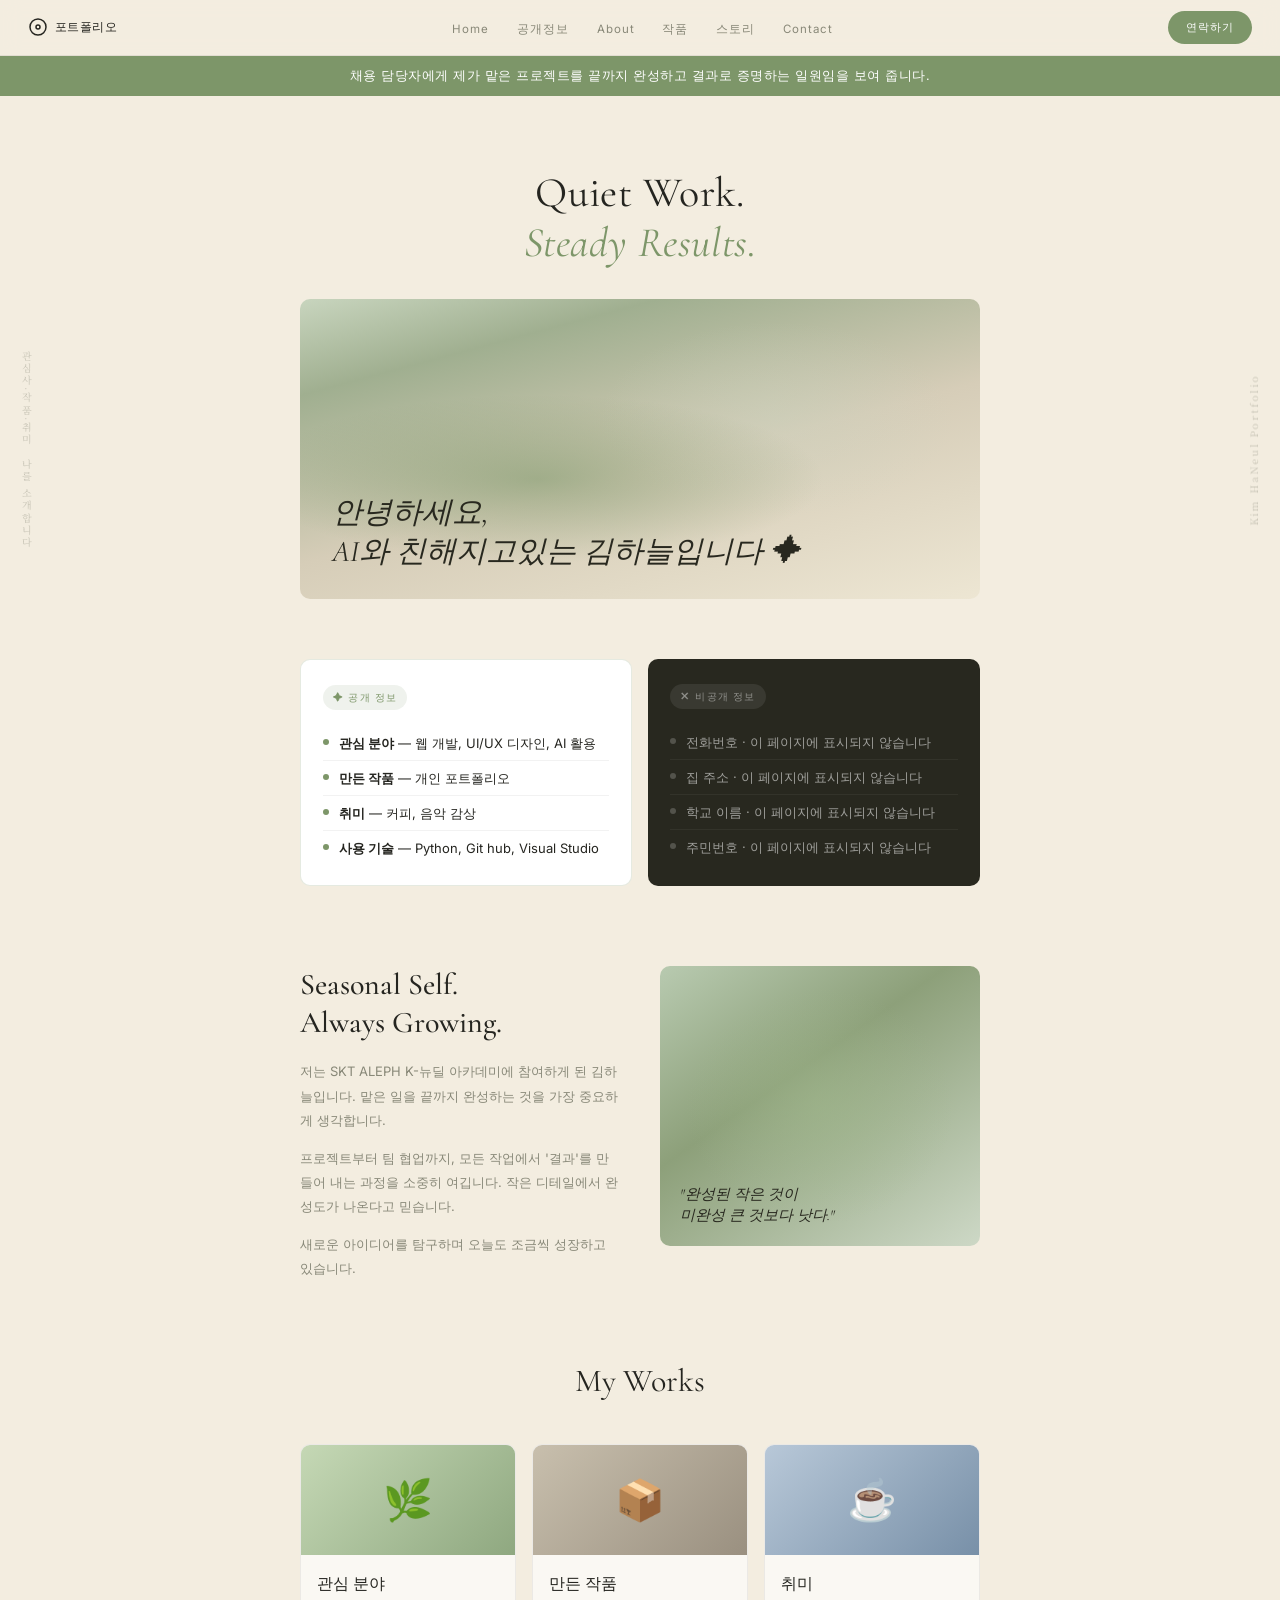
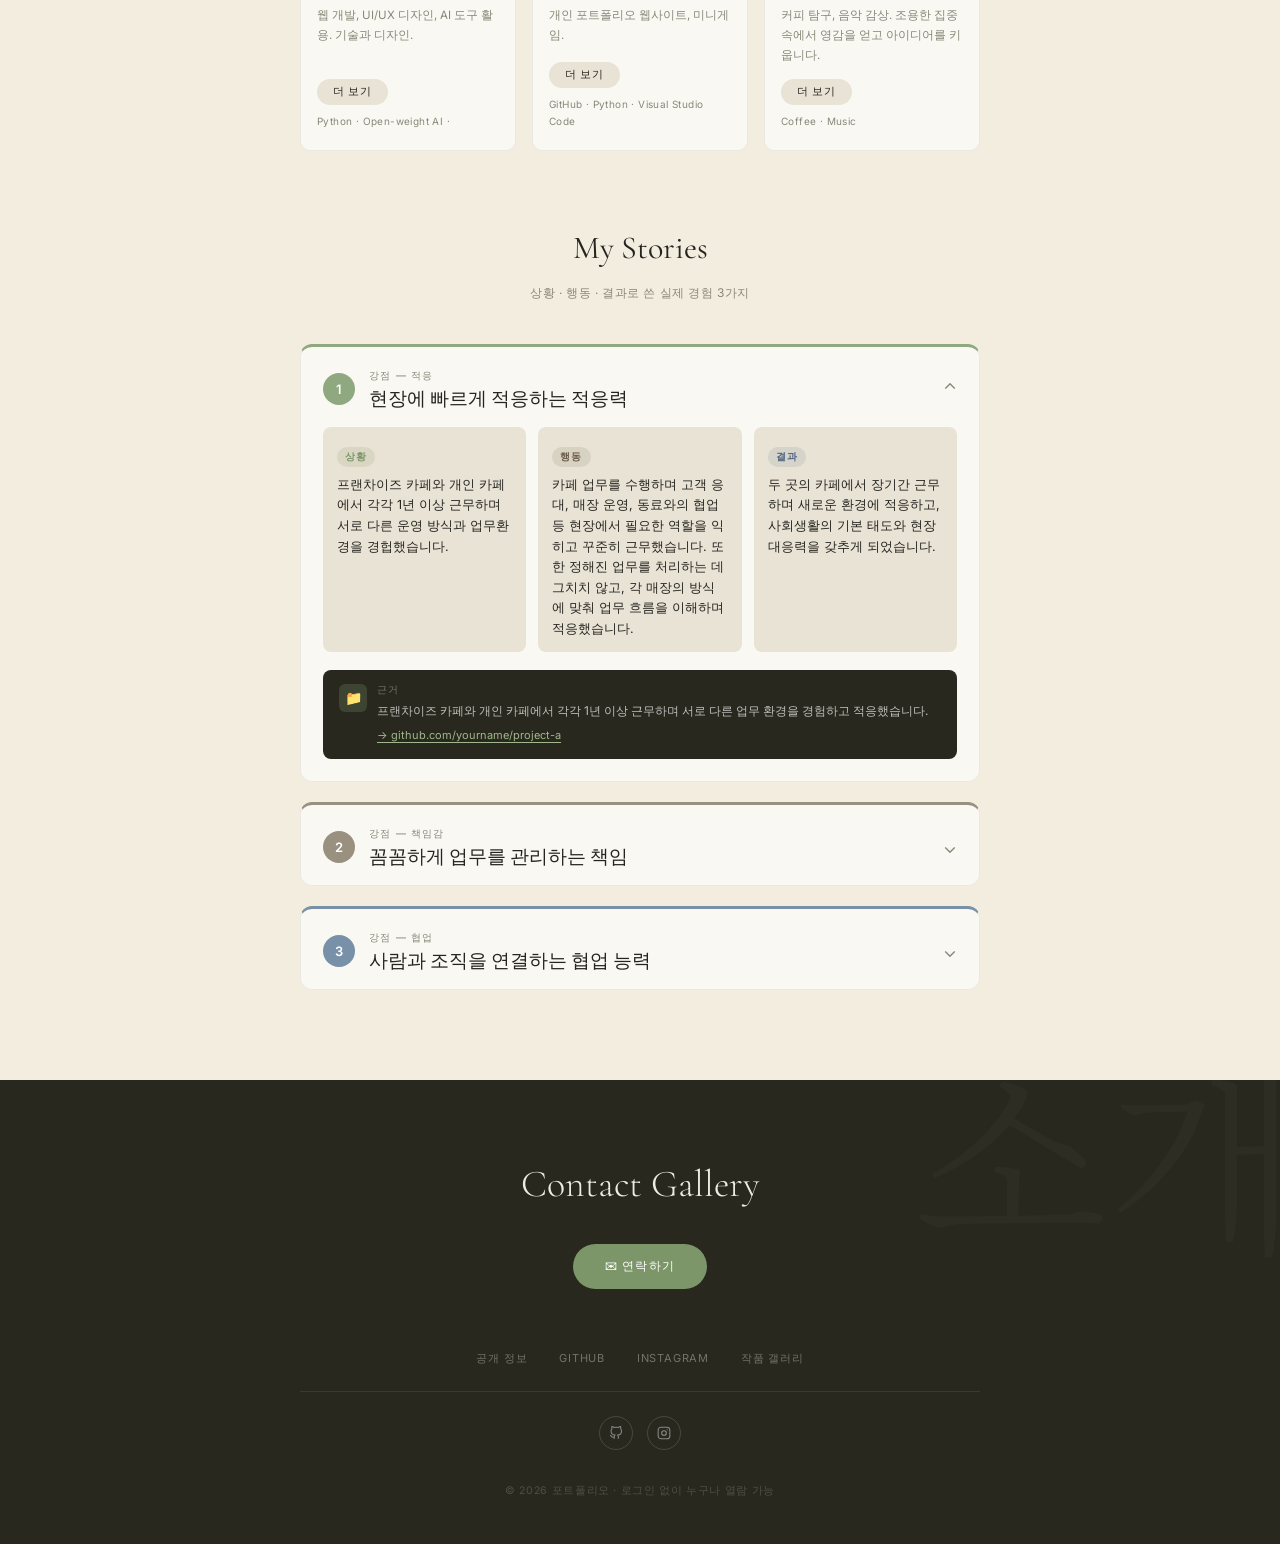
==== commit d2be24cc: "Update print statement from 'Hello' to 'Goodbye'" ====
--- a/index.html
+++ b/index.html
@@ -160,7 +160,7 @@
 
 <div class="purpose-banner">
   
-  제가 맡은 프로젝트를 끝까지 완성하고 결과로 증명하는 일원임을 보여 줍니다.
+  채용 담당자에게 제가 맡은 프로젝트를 끝까지 완성하고 결과로 증명하는 일원임을 보여 줍니다.
 </div>
 
 <section id="hero">
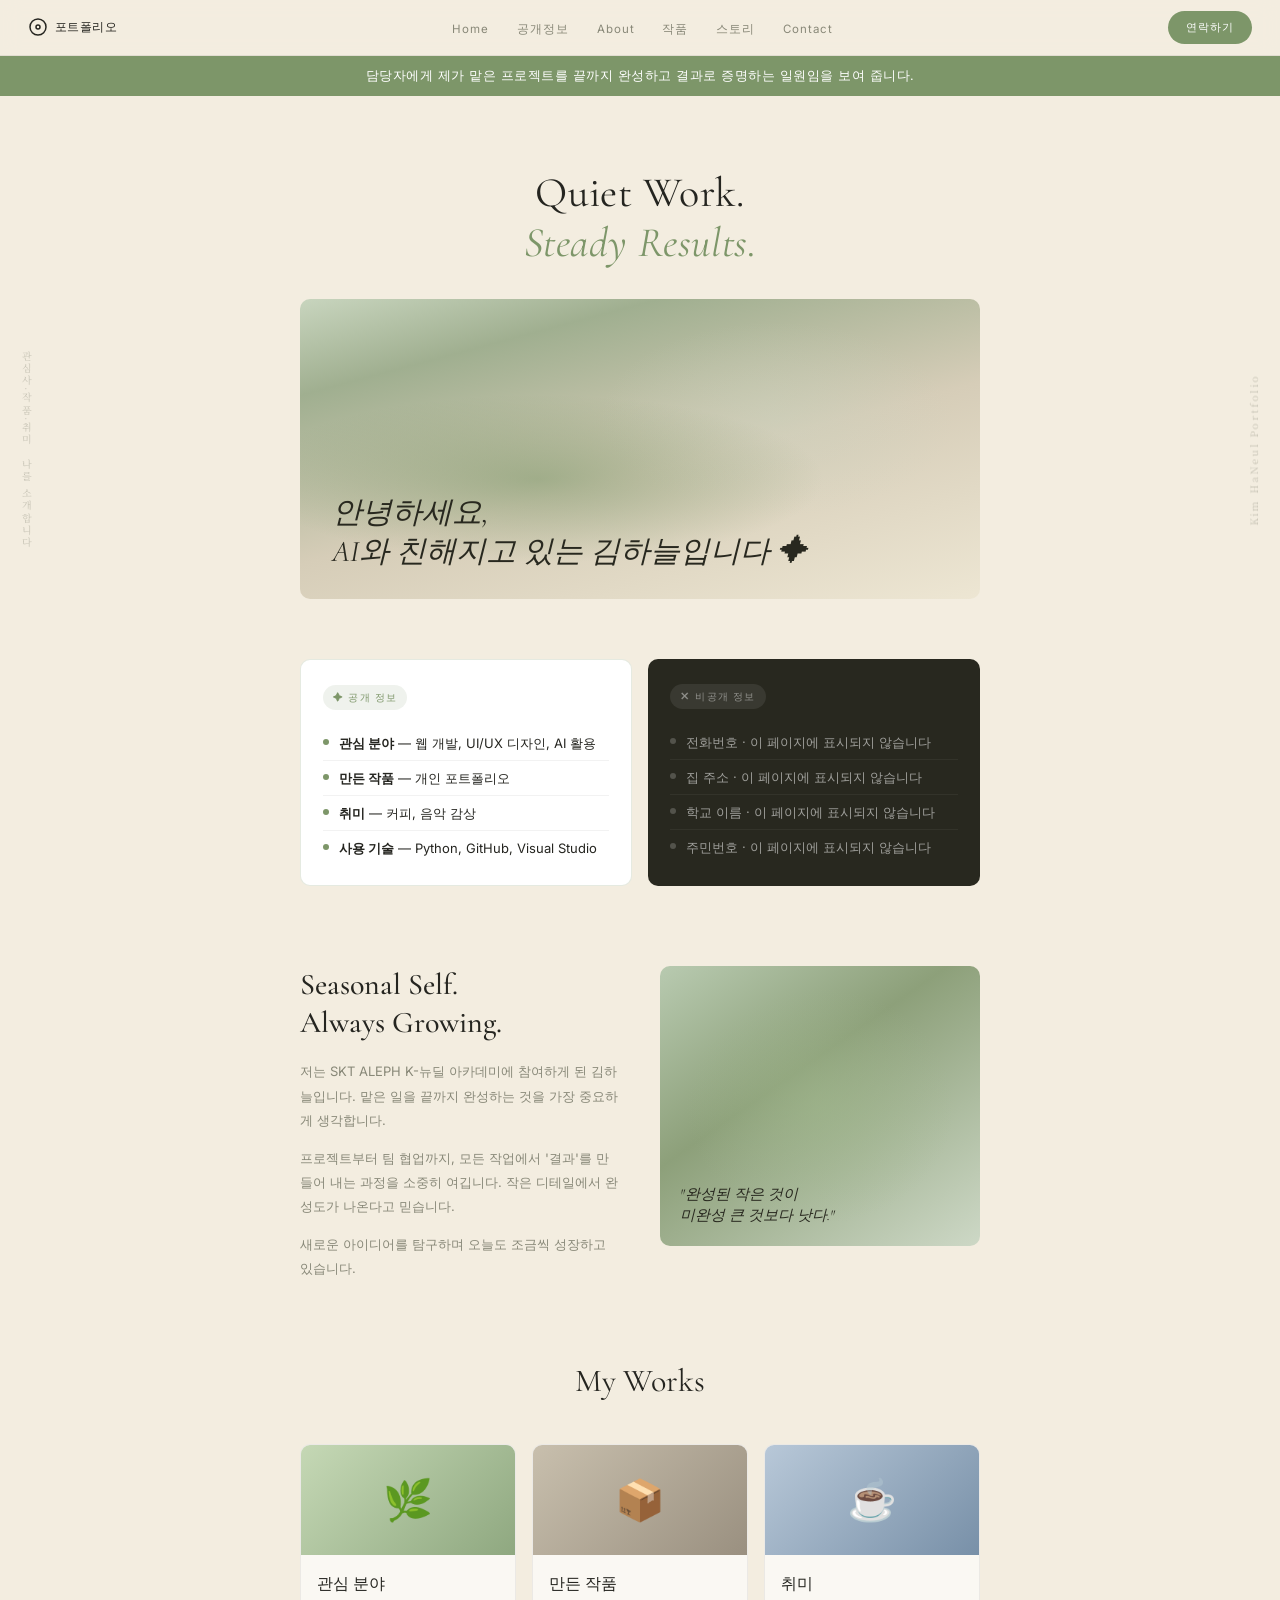
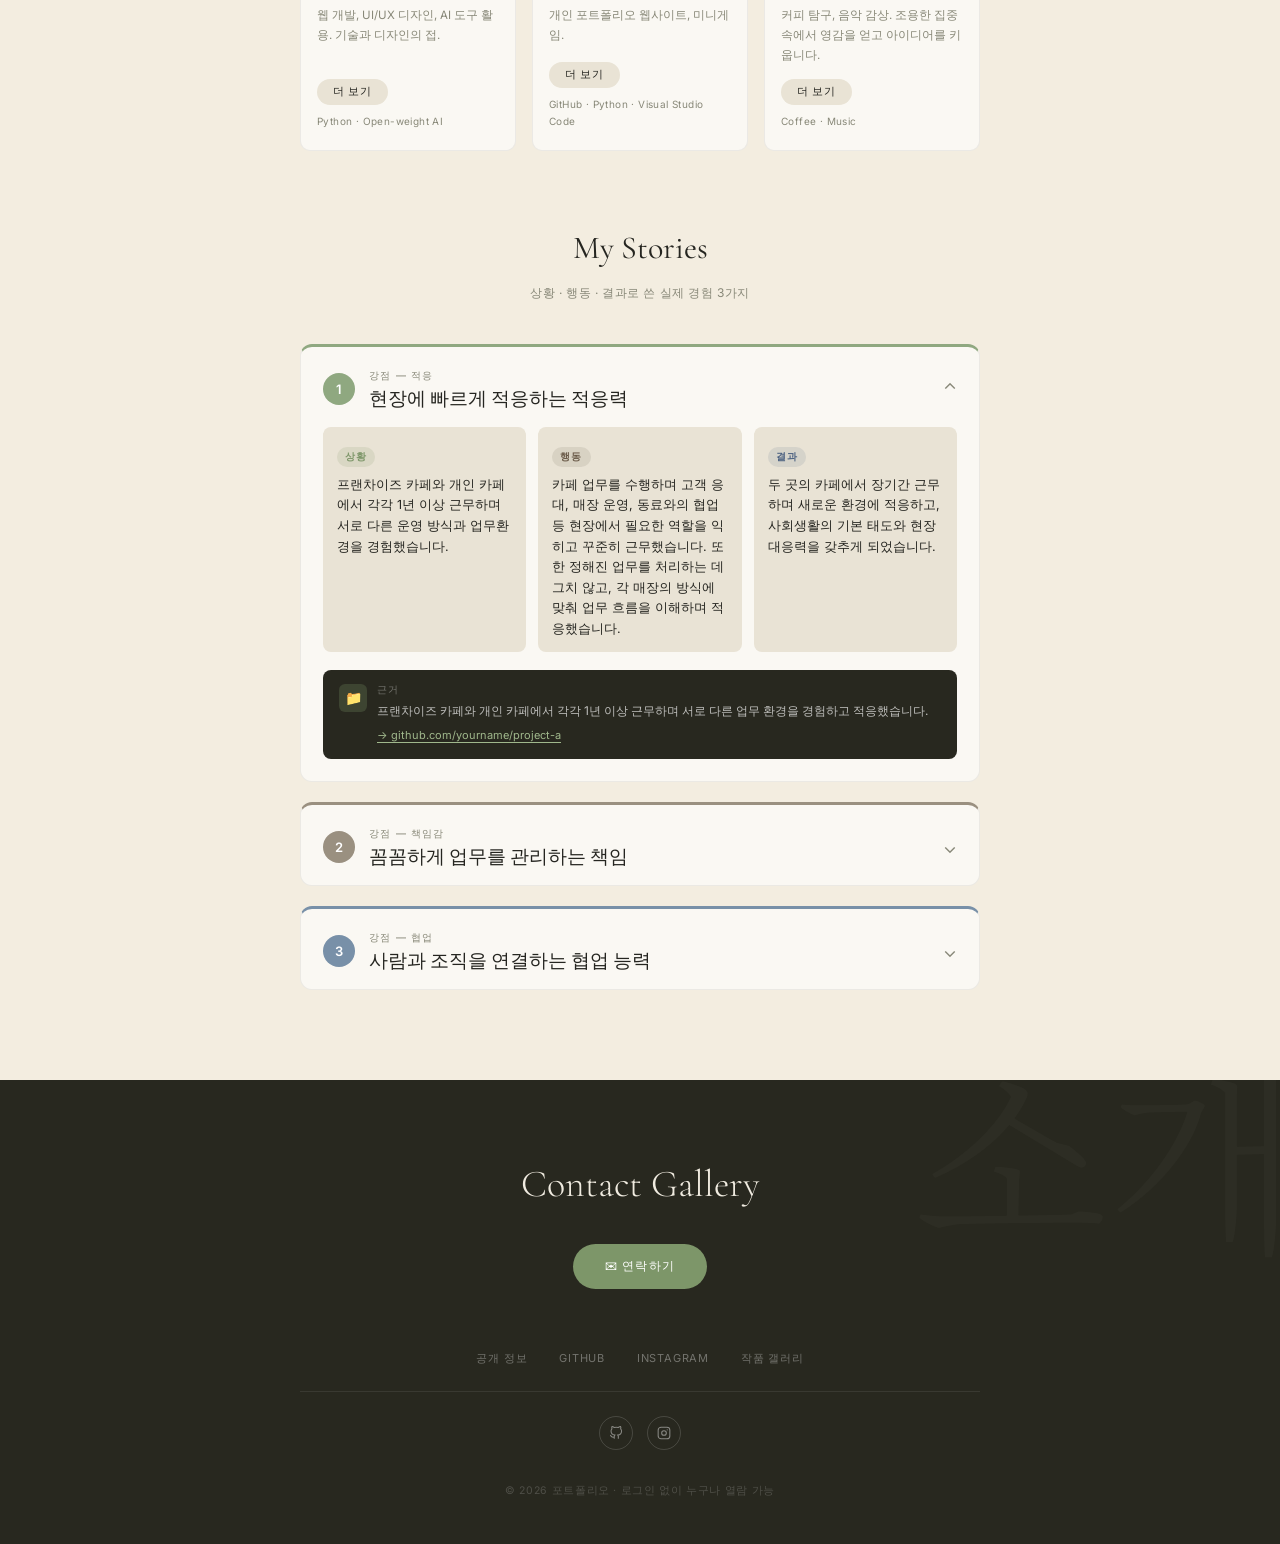
==== commit ee935f4f: "Update index.html" ====
--- a/index.html
+++ b/index.html
@@ -160,7 +160,7 @@
 
 <div class="purpose-banner">
   
-  채용 담당자에게 제가 맡은 프로젝트를 끝까지 완성하고 결과로 증명하는 일원임을 보여 줍니다.
+  담당자에게 제가 맡은 프로젝트를 끝까지 완성하고 결과로 증명하는 일원임을 보여 줍니다.
 </div>
 
 <section id="hero">
@@ -168,7 +168,7 @@
     <h1 class="hero-headline">Quiet Work.<br><em>Steady Results.</em></h1>
     <div class="hero-img">
       <div class="hero-img-inner">
-        <div class="hero-img-text">안녕하세요,<br>AI와 친해지고있는 김하늘입니다 ✦</div>
+        <div class="hero-img-text">안녕하세요,<br>AI와 친해지고 있는 김하늘입니다 ✦</div>
       </div>
     </div>
   </div>
@@ -183,7 +183,7 @@
           <li><span class="dot"></span><span><strong>관심 분야</strong> — 웹 개발, UI/UX 디자인, AI 활용</span></li>
           <li><span class="dot"></span><span><strong>만든 작품</strong> — 개인 포트폴리오</span></li>
           <li><span class="dot"></span><span><strong>취미</strong> — 커피, 음악 감상</span></li>
-          <li><span class="dot"></span><span><strong>사용 기술</strong> — Python, Git hub, Visual Studio</span></li>
+          <li><span class="dot"></span><span><strong>사용 기술</strong> — Python, GitHub, Visual Studio</span></li>
         </ul>
       </div>
       <div class="info-box private">
@@ -225,9 +225,9 @@
         <div class="item-thumb item-thumb-1">🌿</div>
         <div class="item-body">
           <h3>관심 분야</h3>
-          <p>웹 개발, UI/UX 디자인, AI 도구 활용. 기술과 디자인.</p>
+          <p>웹 개발, UI/UX 디자인, AI 도구 활용. 기술과 디자인의 접.</p>
           <button class="item-btn">더 보기</button>
-          <div class="item-level">Python · Open-weight AI · </div>
+          <div class="item-level">Python · Open-weight AI </div>
         </div>
       </div>
       <div class="item-card">
@@ -268,8 +268,8 @@
       </div>
       <div class="sar-body">
         <div class="sar-rows">
-          <div class="sar-row"><span class="sar-row-tag tag-s">상황</span><p>프랜차이즈 카페와 개인 카페에서 각각 1년 이상 근무하며 서로 다른 운영 방식과 업무환경을 경헙했습니다.</p></div>
-          <div class="sar-row"><span class="sar-row-tag tag-a">행동</span><p>카페 업무를 수행하며 고객 응대, 매장 운영, 동료와의 협업 등 현장에서 필요한 역할을 익히고 꾸준히 근무했습니다. 또한 정해진 업무를 처리하는 데 그치치 않고, 각 매장의 방식에 맞춰 업무 흐름을 이해하며 적응했습니다.</p></div>
+          <div class="sar-row"><span class="sar-row-tag tag-s">상황</span><p>프랜차이즈 카페와 개인 카페에서 각각 1년 이상 근무하며 서로 다른 운영 방식과 업무환경을 경험했습니다.</p></div>
+          <div class="sar-row"><span class="sar-row-tag tag-a">행동</span><p>카페 업무를 수행하며 고객 응대, 매장 운영, 동료와의 협업 등 현장에서 필요한 역할을 익히고 꾸준히 근무했습니다. 또한 정해진 업무를 처리하는 데 그치 않고, 각 매장의 방식에 맞춰 업무 흐름을 이해하며 적응했습니다.</p></div>
           <div class="sar-row"><span class="sar-row-tag tag-r">결과</span><p>두 곳의 카페에서 장기간 근무하며 새로운 환경에 적응하고, 사회생활의 기본 태도와 현장 대응력을 갖추게 되었습니다.</p></div>
         </div>
         <div class="sar-evidence">
@@ -328,7 +328,7 @@
           <div class="evi-icon">📊</div>
           <div class="evi-text">
             <div class="evi-label">근거</div>
-            <div class="evi-desc">고객을 응대하고, 학과 행사 관리 과정에서 등 여러 구성원과 소통했습니다.</div>
+            <div class="evi-desc">고객을 응대하고, 학과 행사 관리 과정에서 여러 구성원과 소통했습니다.</div>
             <a class="evi-link" href="https://github.com" target="_blank" rel="noopener">→ github.com/yourname/weather-app</a>
           </div>
         </div>
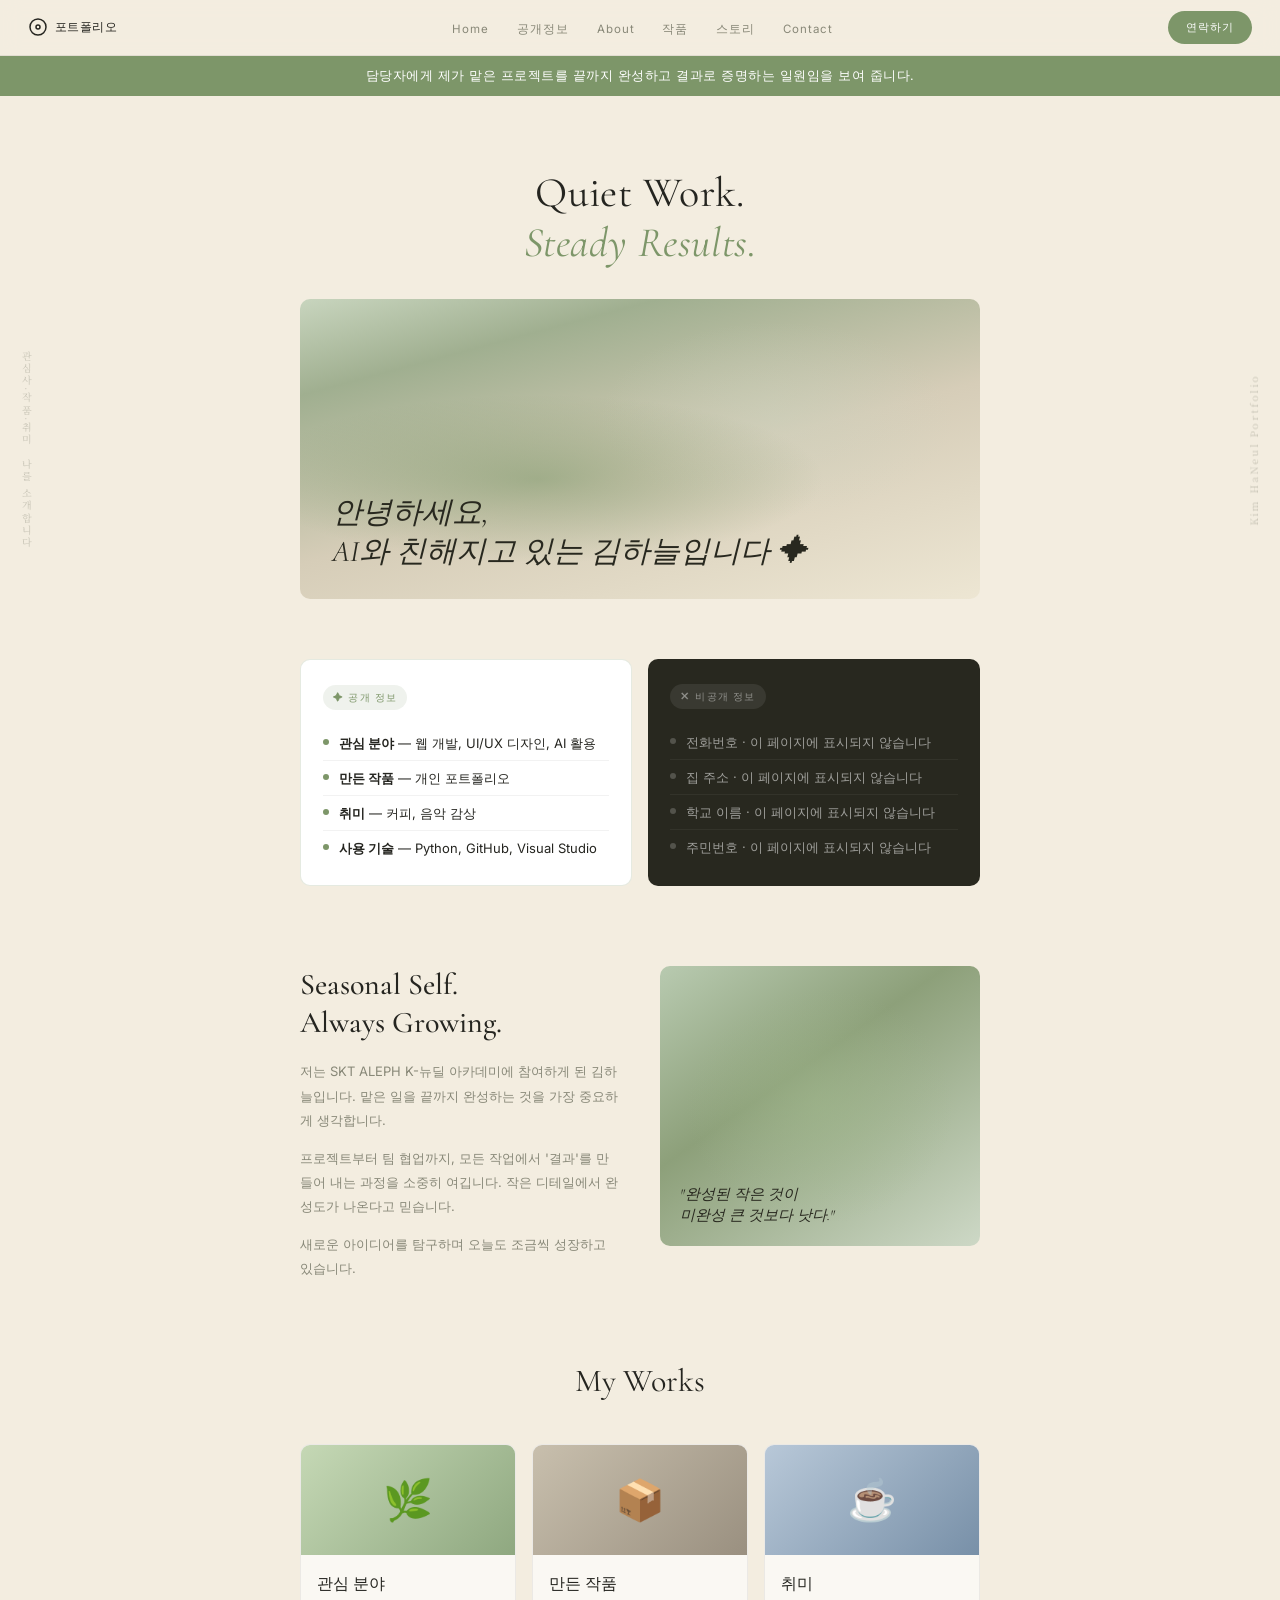
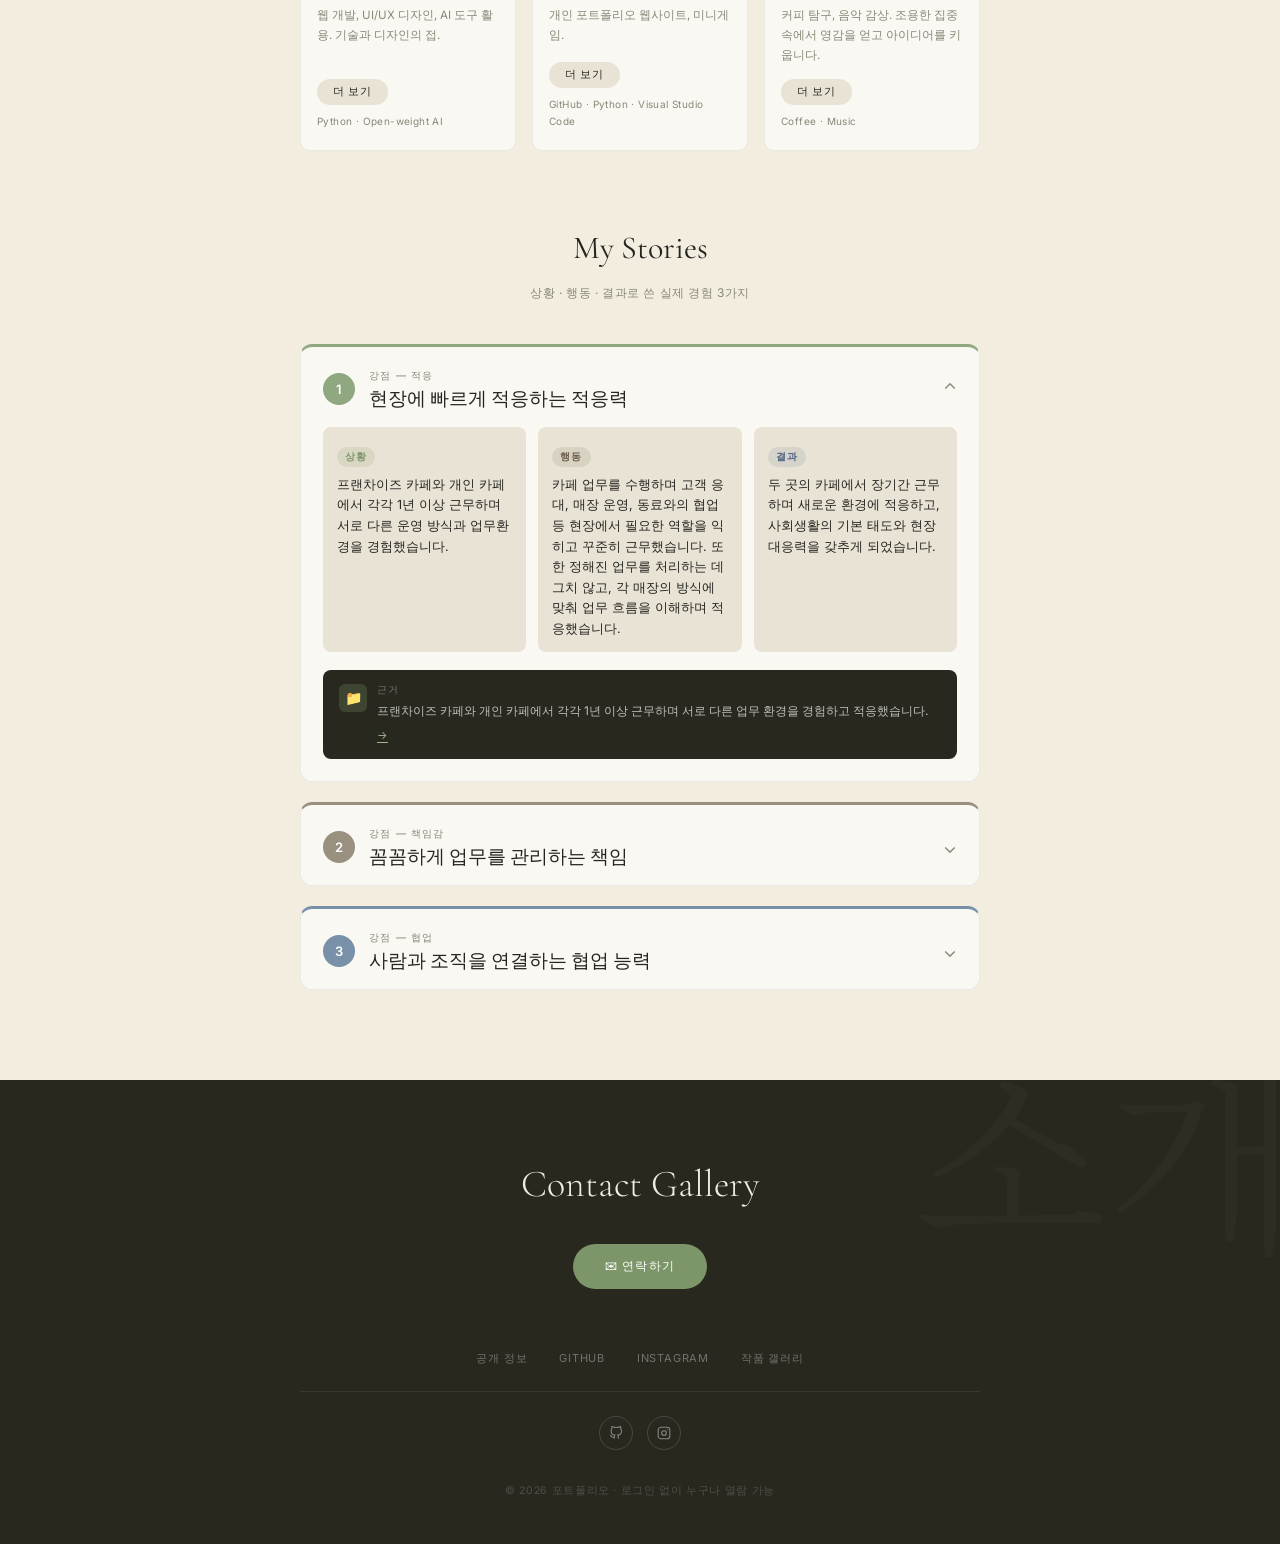
==== commit 5262a0a9: "Update index.html" ====
--- a/index.html
+++ b/index.html
@@ -277,7 +277,7 @@
           <div class="evi-text">
             <div class="evi-label">근거</div>
             <div class="evi-desc">프랜차이즈 카페와 개인 카페에서 각각 1년 이상 근무하며 서로 다른 업무 환경을 경험하고 적응했습니다.</div>
-            <a class="evi-link" href="https://github.com" target="_blank" rel="noopener">→ github.com/yourname/project-a</a>
+            <a class="evi-link" href="https://github.com" target="_blank" rel="noopener">→ </a>
           </div>
         </div>
       </div>
@@ -303,7 +303,7 @@
           <div class="evi-text">
             <div class="evi-label">근거</div>
             <div class="evi-desc">간호학과 조교로 1년 동안 문서 작업, 행정 업무, 학과 예산 관리를 맡았습니다.</div>
-            <a class="evi-link" href="https://figma.com" target="_blank" rel="noopener">→ figma.com/file/yourfile</a>
+            <a class="evi-link" href="https://figma.com" target="_blank" rel="noopener">→ </a>
           </div>
         </div>
       </div>
@@ -329,7 +329,7 @@
           <div class="evi-text">
             <div class="evi-label">근거</div>
             <div class="evi-desc">고객을 응대하고, 학과 행사 관리 과정에서 여러 구성원과 소통했습니다.</div>
-            <a class="evi-link" href="https://github.com" target="_blank" rel="noopener">→ github.com/yourname/weather-app</a>
+            <a class="evi-link" href="https://github.com" target="_blank" rel="noopener">→ </a>
           </div>
         </div>
       </div>
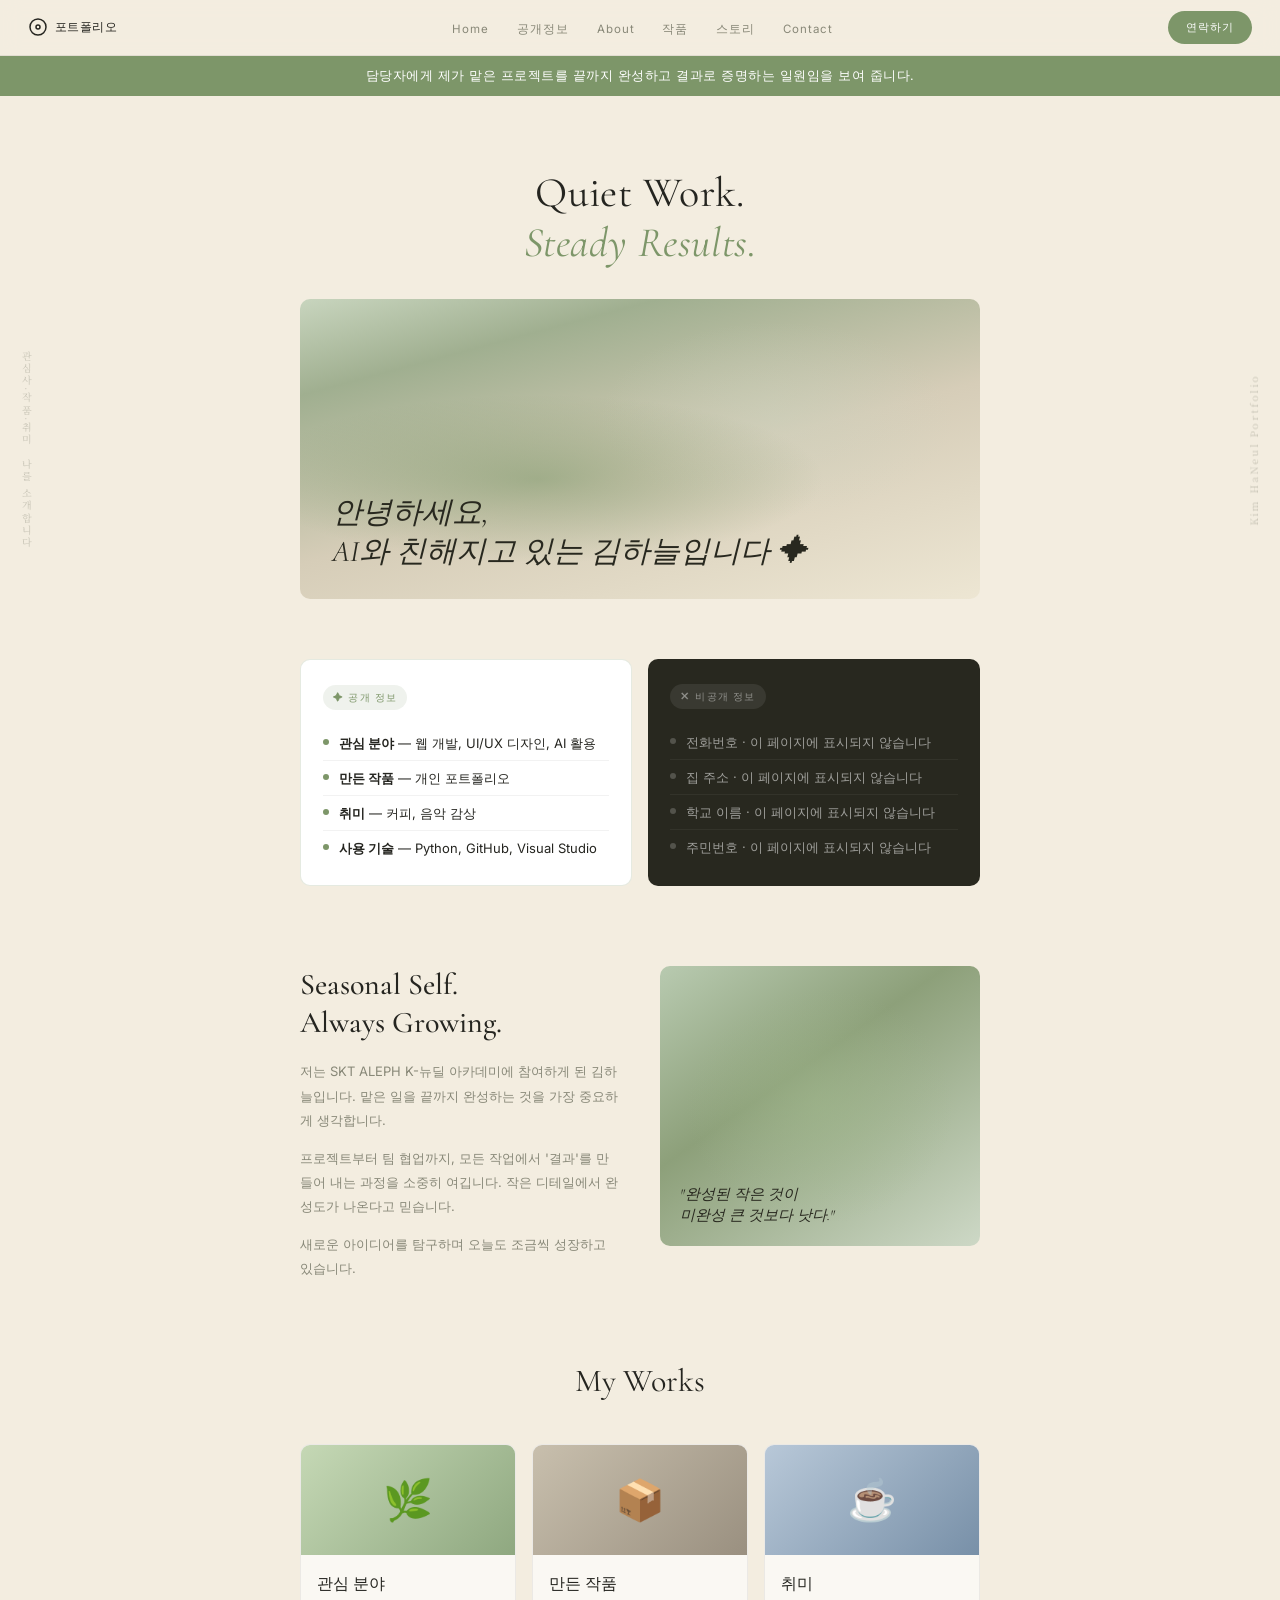
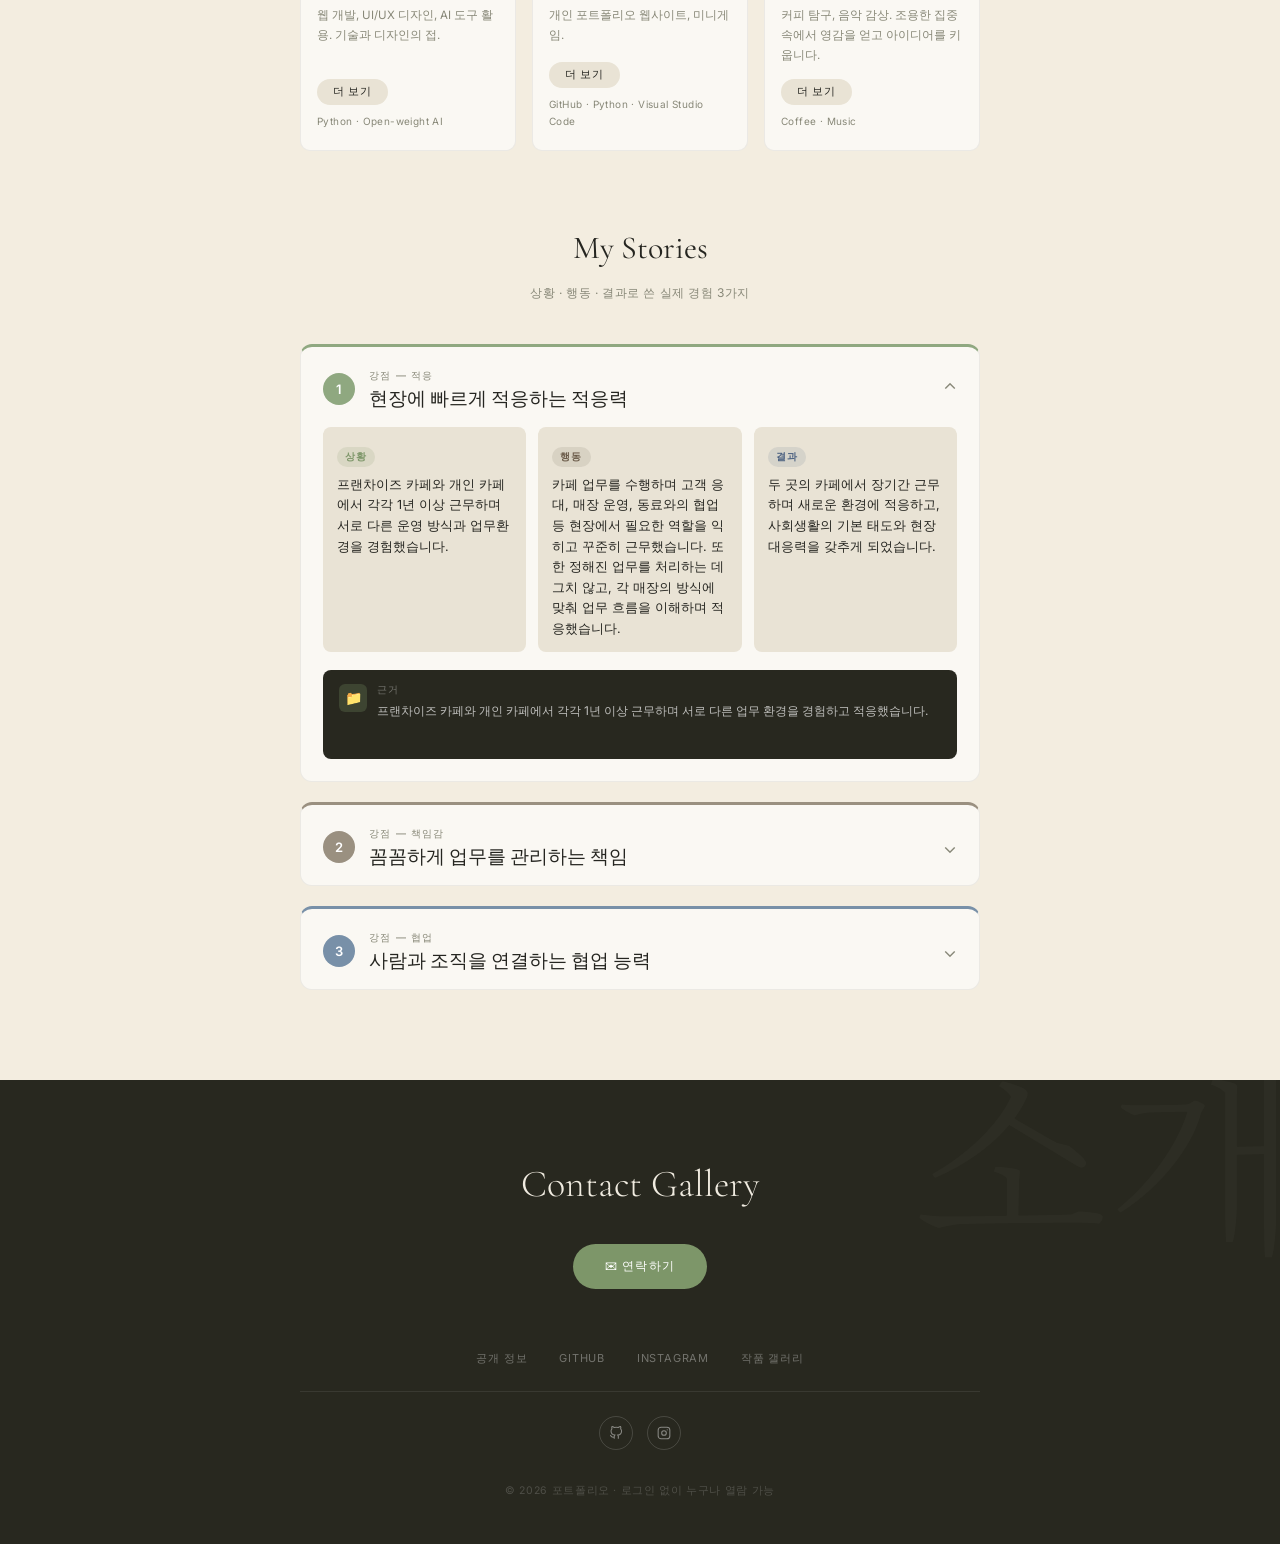
==== commit 94dce354: "Update print statement from 'Hello' to 'Goodbye'" ====
--- a/index.html
+++ b/index.html
@@ -277,7 +277,7 @@
           <div class="evi-text">
             <div class="evi-label">근거</div>
             <div class="evi-desc">프랜차이즈 카페와 개인 카페에서 각각 1년 이상 근무하며 서로 다른 업무 환경을 경험하고 적응했습니다.</div>
-            <a class="evi-link" href="https://github.com" target="_blank" rel="noopener">→ </a>
+            <a class="evi-link" href="https://github.com" target="_blank" rel="noopener"> </a>
           </div>
         </div>
       </div>
@@ -303,7 +303,7 @@
           <div class="evi-text">
             <div class="evi-label">근거</div>
             <div class="evi-desc">간호학과 조교로 1년 동안 문서 작업, 행정 업무, 학과 예산 관리를 맡았습니다.</div>
-            <a class="evi-link" href="https://figma.com" target="_blank" rel="noopener">→ </a>
+            <a class="evi-link" href="https://figma.com" target="_blank" rel="noopener"> </a>
           </div>
         </div>
       </div>
@@ -329,7 +329,7 @@
           <div class="evi-text">
             <div class="evi-label">근거</div>
             <div class="evi-desc">고객을 응대하고, 학과 행사 관리 과정에서 여러 구성원과 소통했습니다.</div>
-            <a class="evi-link" href="https://github.com" target="_blank" rel="noopener">→ </a>
+            <a class="evi-link" href="https://github.com" target="_blank" rel="noopener"> </a>
           </div>
         </div>
       </div>
